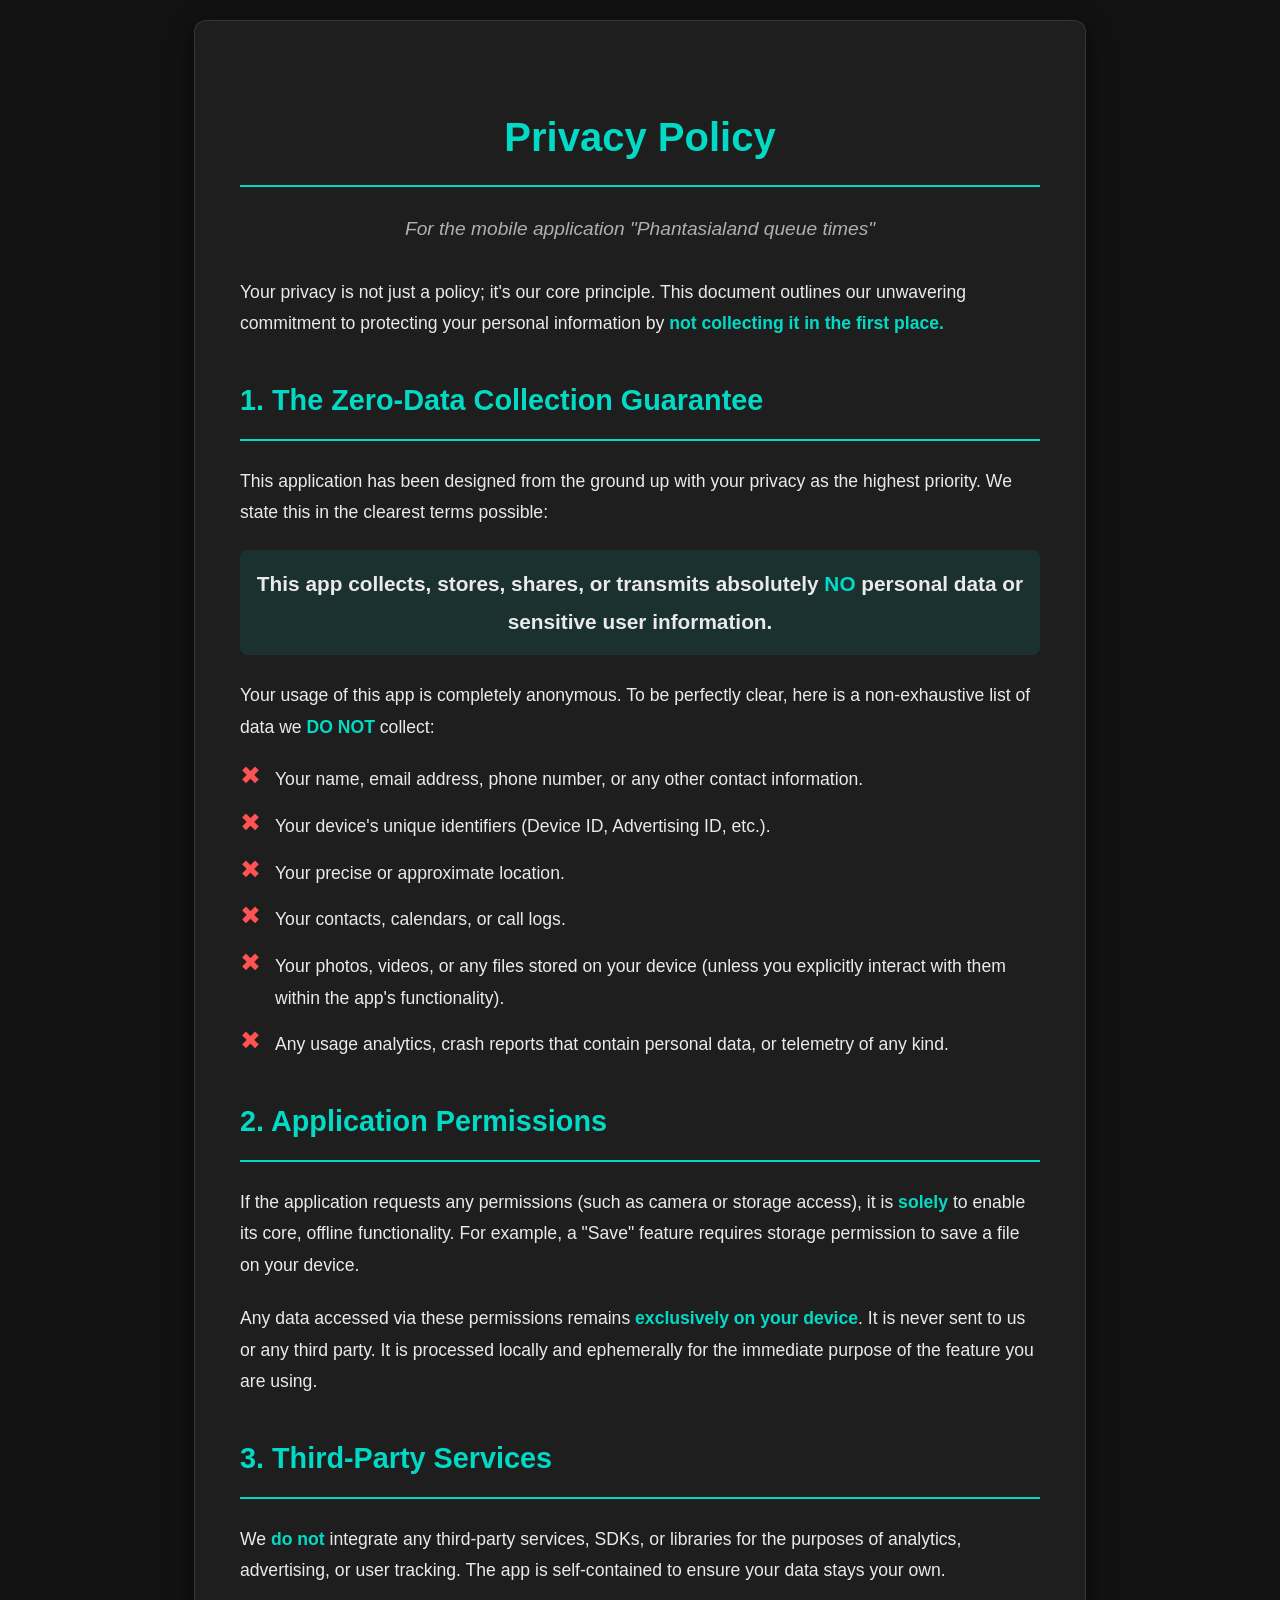
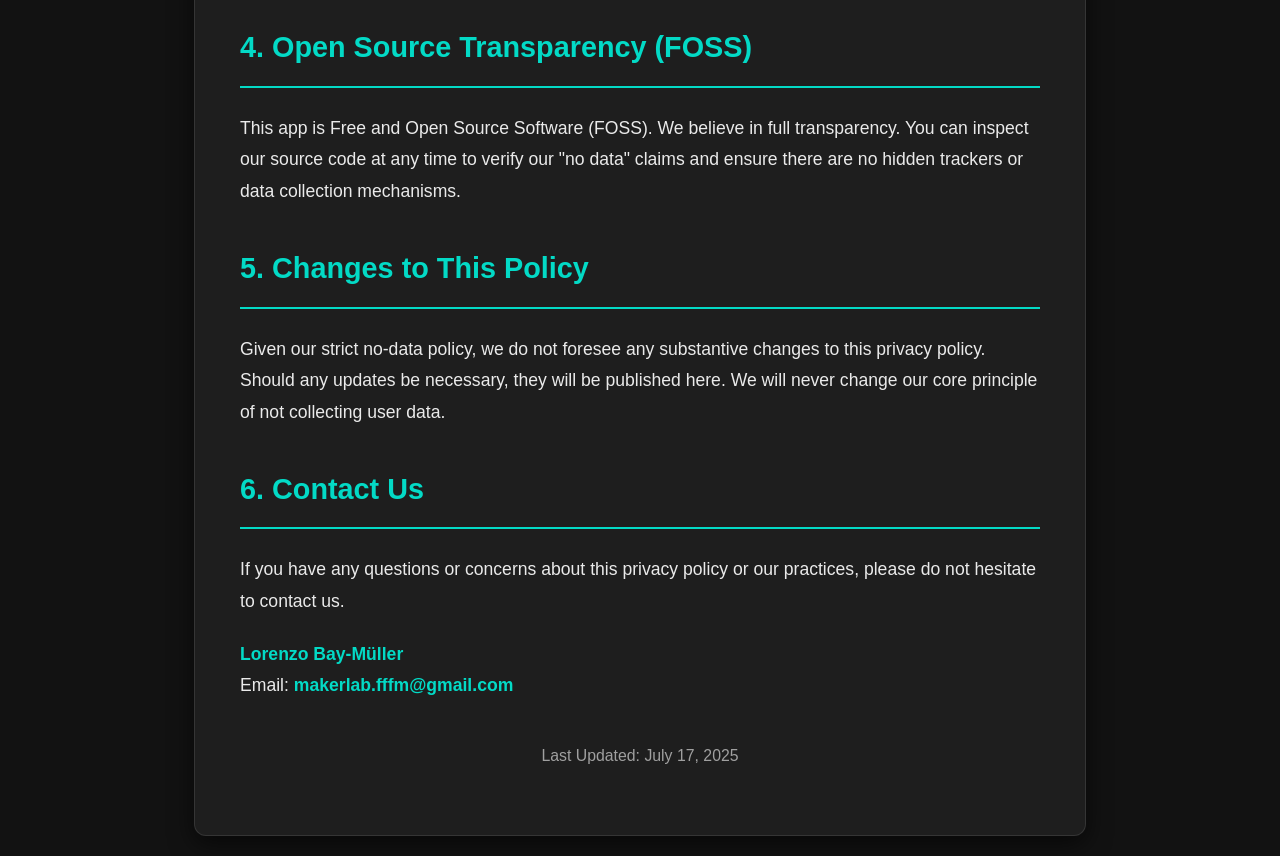
==== index.html @ c4d09d83 "Add files via upload" ====
<!DOCTYPE html>
<html lang="en">
<head>
    <meta charset="UTF-8">
    <meta name="viewport" content="width=device-width, initial-scale=1.0">
    <title>Privacy Policy for Phantasialand queue times.</title>
    <style>
        :root {
            --background-color: #121212;
            --text-color: #EAEAEA;
            --primary-color: #03DAC6; /* A slightly different, vibrant color for the English version */
            --surface-color: #1E1E1E;
            --font-family: 'Segoe UI', Roboto, Helvetica, Arial, sans-serif;
        }

        body {
            font-family: var(--font-family);
            line-height: 1.8;
            background-color: var(--background-color);
            color: var(--text-color);
            margin: 0;
            padding: 20px;
            display: flex;
            justify-content: center;
        }

        .container {
            max-width: 800px;
            width: 100%;
            background-color: var(--surface-color);
            border-radius: 12px;
            padding: clamp(25px, 5vw, 45px);
            box-shadow: 0 8px 25px rgba(0, 0, 0, 0.6);
            border: 1px solid rgba(255, 255, 255, 0.1);
        }

        h1, h2 {
            color: var(--primary-color);
            border-bottom: 2px solid var(--primary-color);
            padding-bottom: 12px;
            margin-top: 35px;
            margin-bottom: 25px;
        }

        h1 {
            font-size: 2.5em;
            font-weight: 700;
            text-align: center;
        }

        h2 {
            font-size: 1.8em;
        }

        p, li {
            font-size: 1.1em;
            margin-bottom: 1.2em;
        }
        
        .intro {
            font-size: 1.2em;
            font-style: italic;
            text-align: center;
            color: #B0B0B0;
            margin-bottom: 30px;
        }

        a {
            color: var(--primary-color);
            text-decoration: none;
            font-weight: 600;
            transition: color 0.3s ease, text-shadow 0.3s ease;
        }

        a:hover {
            text-decoration: underline;
            text-shadow: 0 0 5px rgba(3, 218, 198, 0.5);
        }
        
        strong, .highlight {
            font-weight: 700;
            color: var(--primary-color);
        }

        .footer {
            margin-top: 40px;
            text-align: center;
            font-size: 0.9em;
            color: #A0A0A0;
        }

        .no-data-list {
            list-style: none;
            padding-left: 0;
        }

        .no-data-list li {
            position: relative;
            padding-left: 35px;
            margin-bottom: 15px;
            font-size: 1.1em;
        }

        .no-data-list li::before {
            content: '✖'; /* Cross symbol */
            position: absolute;
            left: 0;
            top: 0;
            color: #FF5252; /* Red for emphasis */
            font-size: 1.4em;
            line-height: 1;
        }

        /* Responsive Design */
        @media (max-width: 600px) {
            body { padding: 10px; }
            h1 { font-size: 2em; }
            h2 { font-size: 1.5em; }
        }
    </style>
</head>
<body>
    <div class="container">
        <h1>Privacy Policy</h1>
        <p class="intro">For the mobile application "Phantasialand queue times"</p>

        <p>Your privacy is not just a policy; it's our core principle. This document outlines our unwavering commitment to protecting your personal information by <strong class="highlight">not collecting it in the first place.</strong></p>

        <h2>1. The Zero-Data Collection Guarantee</h2>
        <p>
            This application has been designed from the ground up with your privacy as the highest priority. We state this in the clearest terms possible:
        </p>
        <p style="font-size: 1.3em; text-align: center; font-weight: bold; background-color: rgba(3, 218, 198, 0.1); padding: 15px; border-radius: 8px;">
            This app collects, stores, shares, or transmits absolutely <span class="highlight">NO</span> personal data or sensitive user information.
        </p>
        <p>
            Your usage of this app is completely anonymous. To be perfectly clear, here is a non-exhaustive list of data we <strong class="highlight">DO NOT</strong> collect:
        </p>
        <ul class="no-data-list">
            <li>Your name, email address, phone number, or any other contact information.</li>
            <li>Your device's unique identifiers (Device ID, Advertising ID, etc.).</li>
            <li>Your precise or approximate location.</li>
            <li>Your contacts, calendars, or call logs.</li>
            <li>Your photos, videos, or any files stored on your device (unless you explicitly interact with them within the app's functionality).</li>
            <li>Any usage analytics, crash reports that contain personal data, or telemetry of any kind.</li>
        </ul>

        <h2>2. Application Permissions</h2>
        <p>
            If the application requests any permissions (such as camera or storage access), it is <strong class="highlight">solely</strong> to enable its core, offline functionality. For example, a "Save" feature requires storage permission to save a file on your device.
        </p>
        <p>
            Any data accessed via these permissions remains <strong class="highlight">exclusively on your device</strong>. It is never sent to us or any third party. It is processed locally and ephemerally for the immediate purpose of the feature you are using.
        </p>

        <h2>3. Third-Party Services</h2>
        <p>
            We <strong class="highlight">do not</strong> integrate any third-party services, SDKs, or libraries for the purposes of analytics, advertising, or user tracking. The app is self-contained to ensure your data stays your own.
        </p>
        
        <h2>4. Open Source Transparency (FOSS)</h2>
        <p>
            This app is Free and Open Source Software (FOSS). We believe in full transparency. You can inspect our source code at any time to verify our "no data" claims and ensure there are no hidden trackers or data collection mechanisms.
        </p>
        <h2>5. Changes to This Policy</h2>
        <p>
            Given our strict no-data policy, we do not foresee any substantive changes to this privacy policy. Should any updates be necessary, they will be published here. We will never change our core principle of not collecting user data.
        </p>

        <h2>6. Contact Us</h2>
        <p>
            If you have any questions or concerns about this privacy policy or our practices, please do not hesitate to contact us.
        </p>
        <p>
            <strong>Lorenzo Bay-Müller</strong><br>
            Email: <a href="mailto:[makerlab.fffm@gmail.com]">makerlab.fffm@gmail.com</a>
        </p>

        <div class="footer">
            <p>Last Updated: July 17, 2025</p>
        </div>
    </div>
</body>
</html>
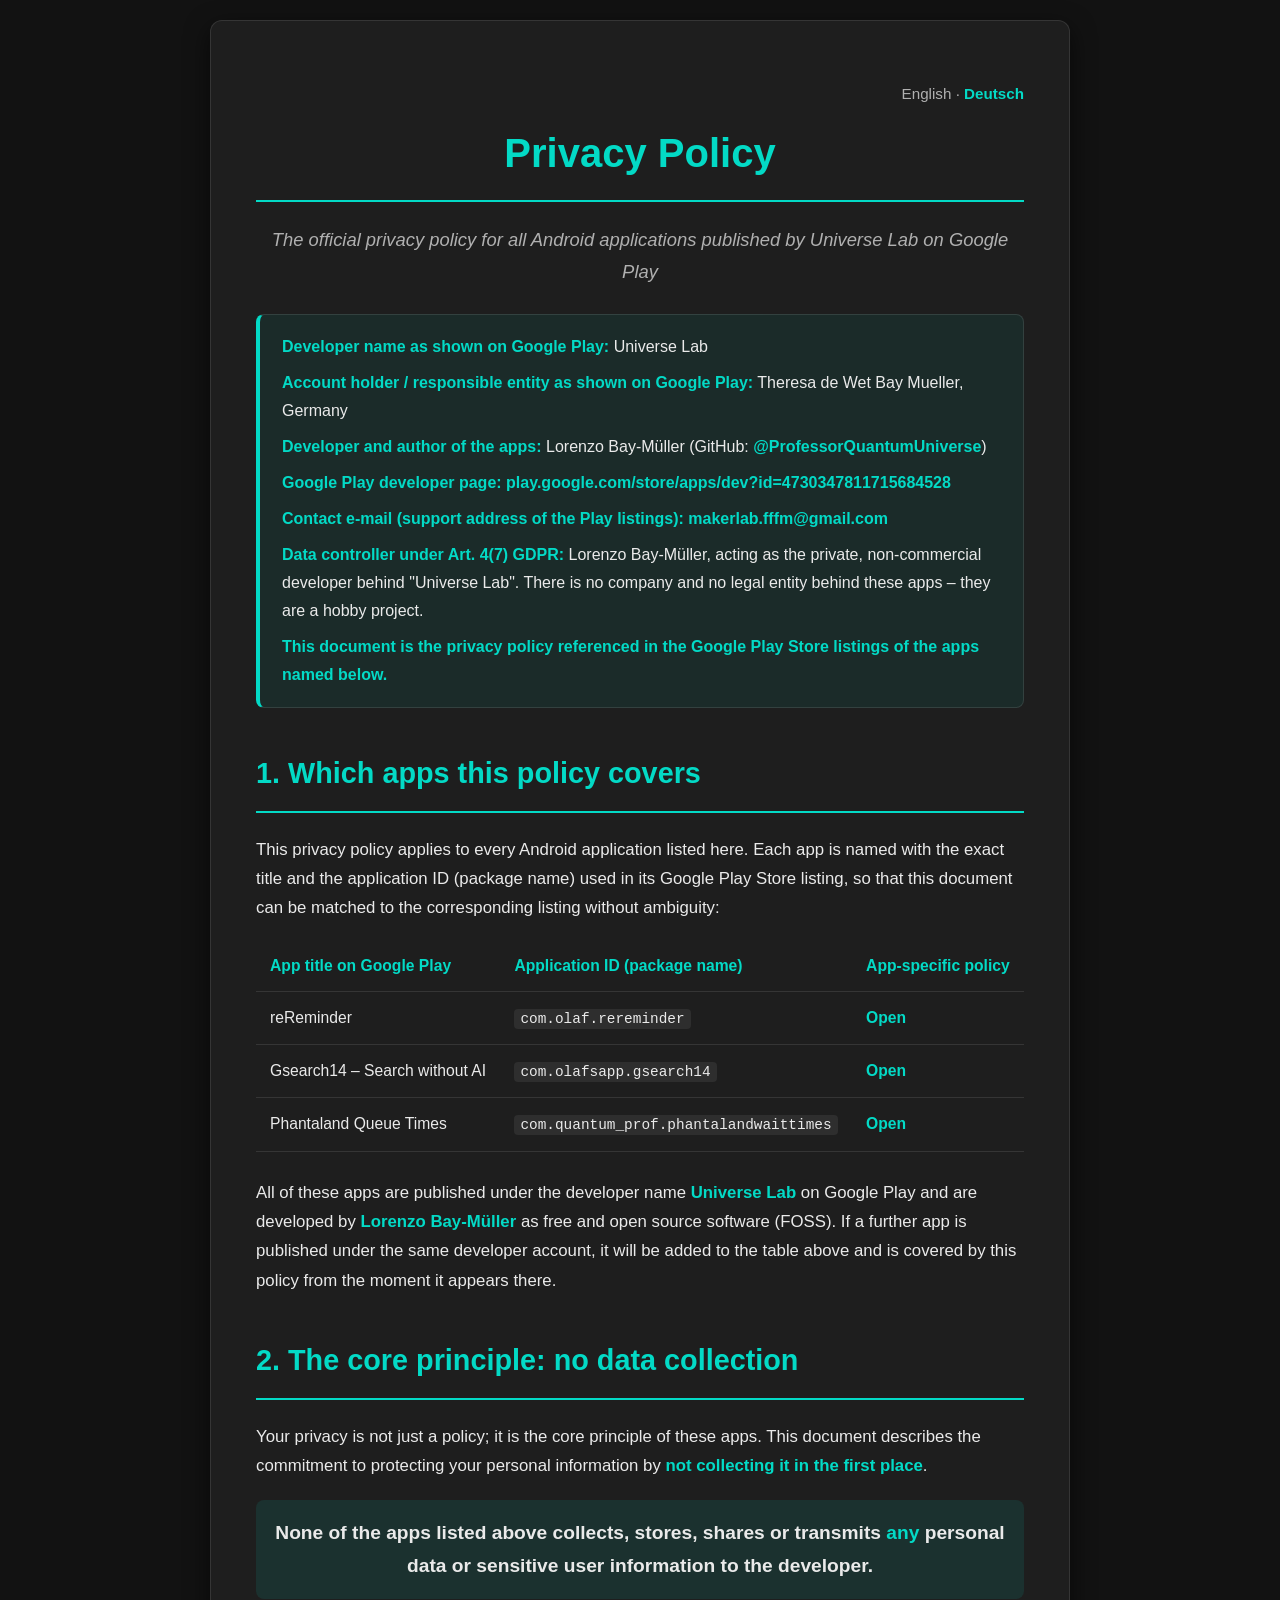
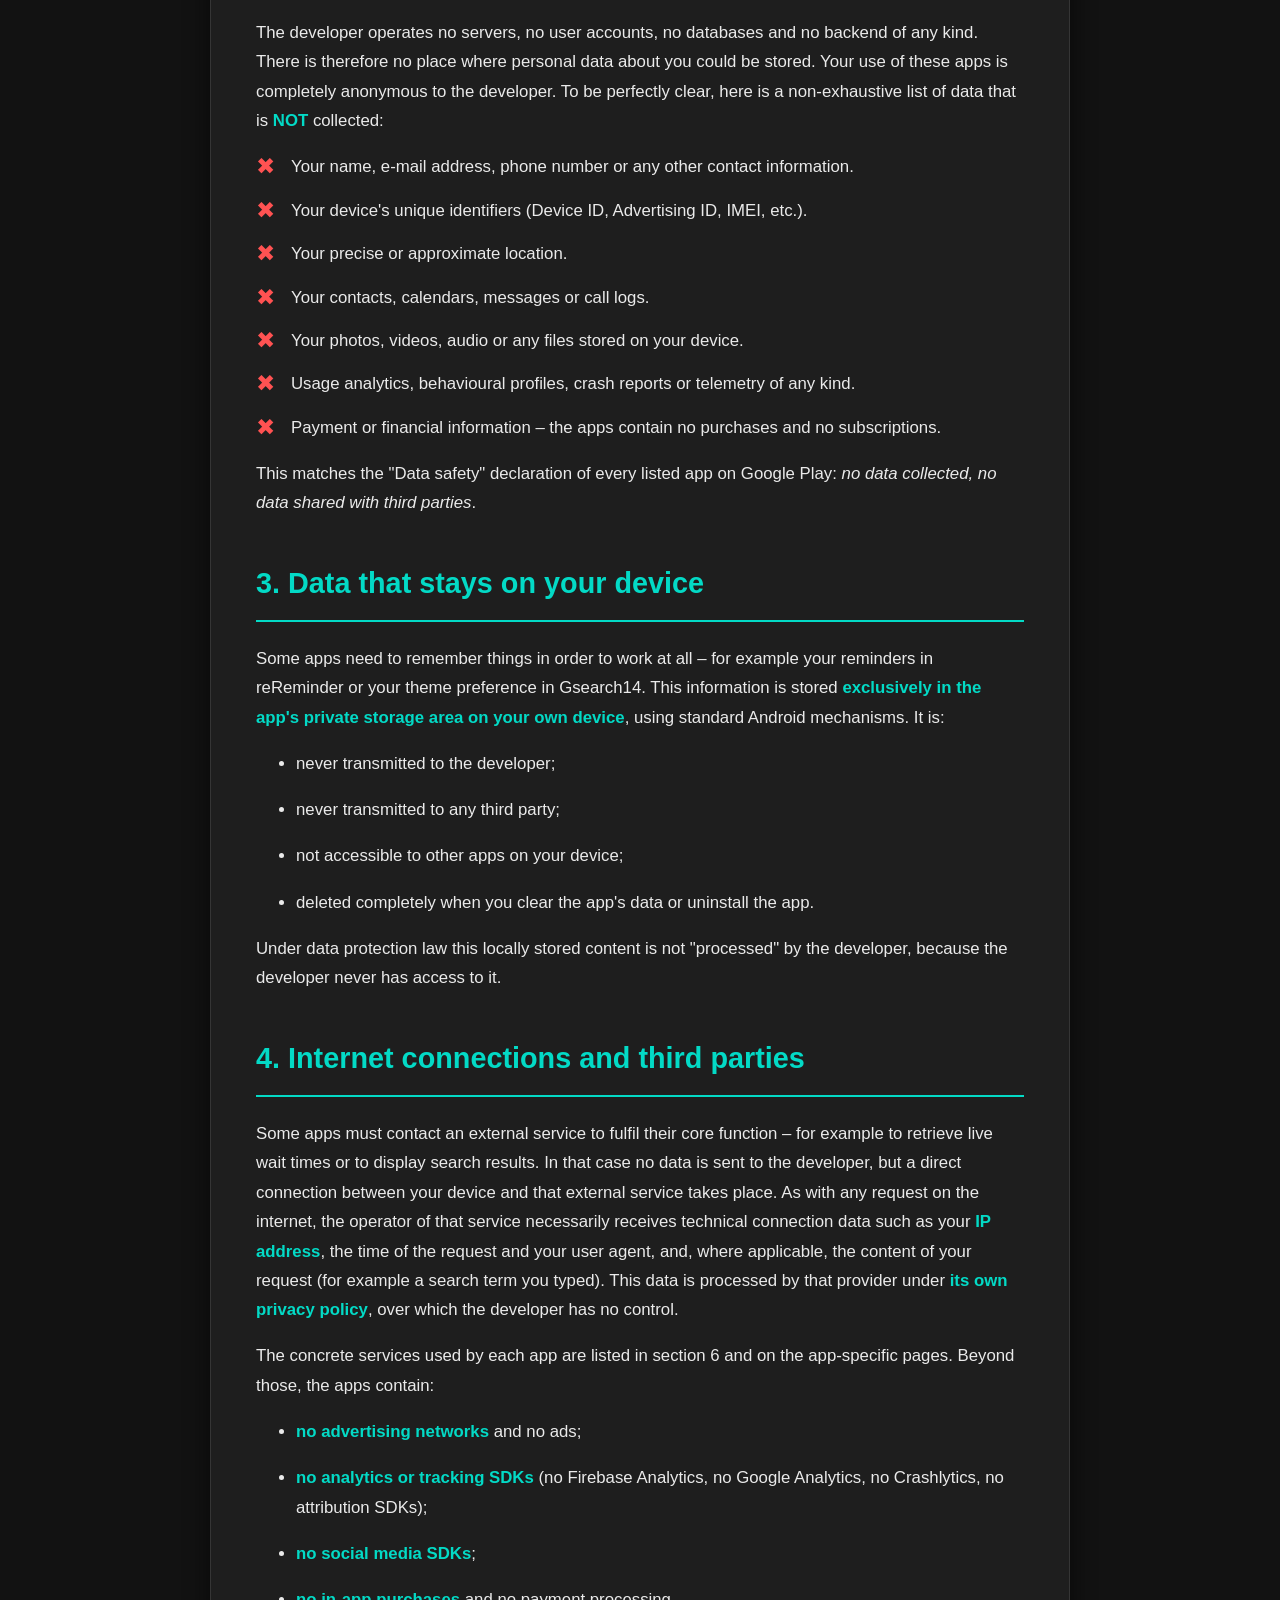
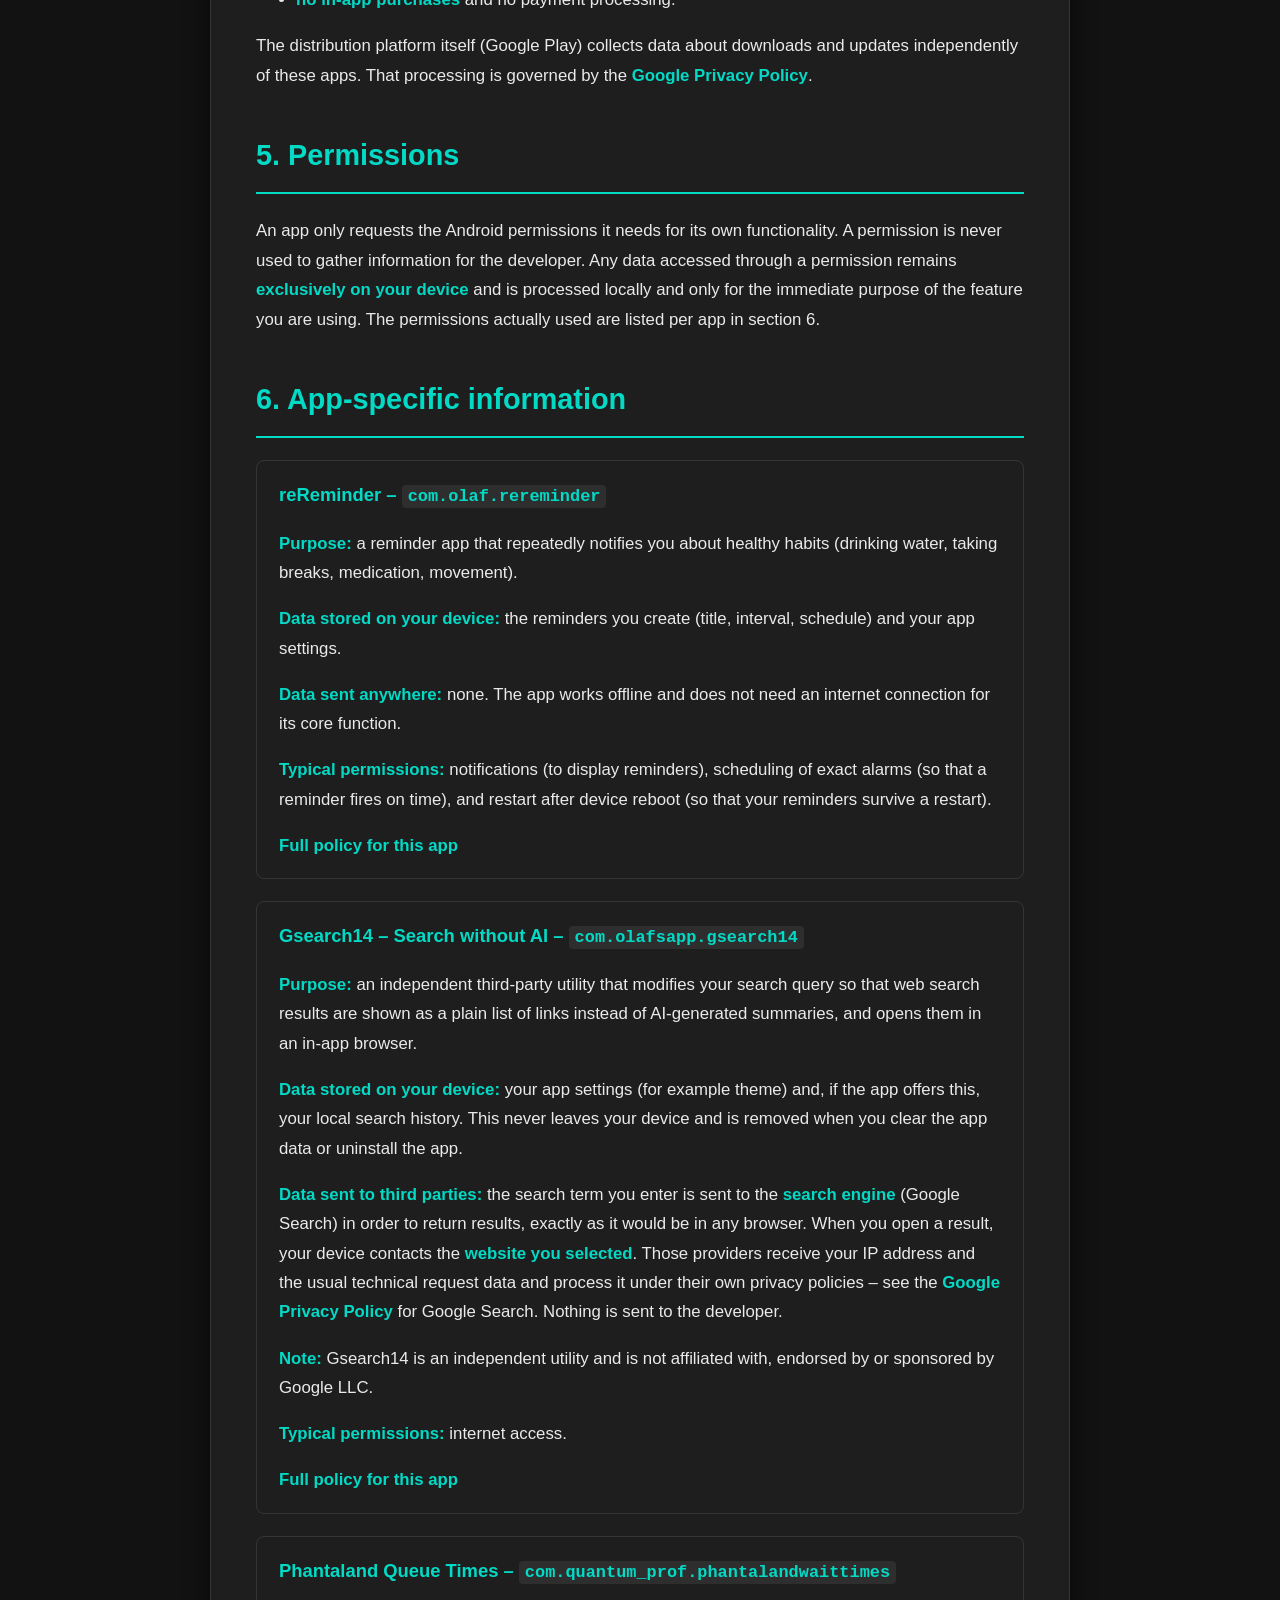
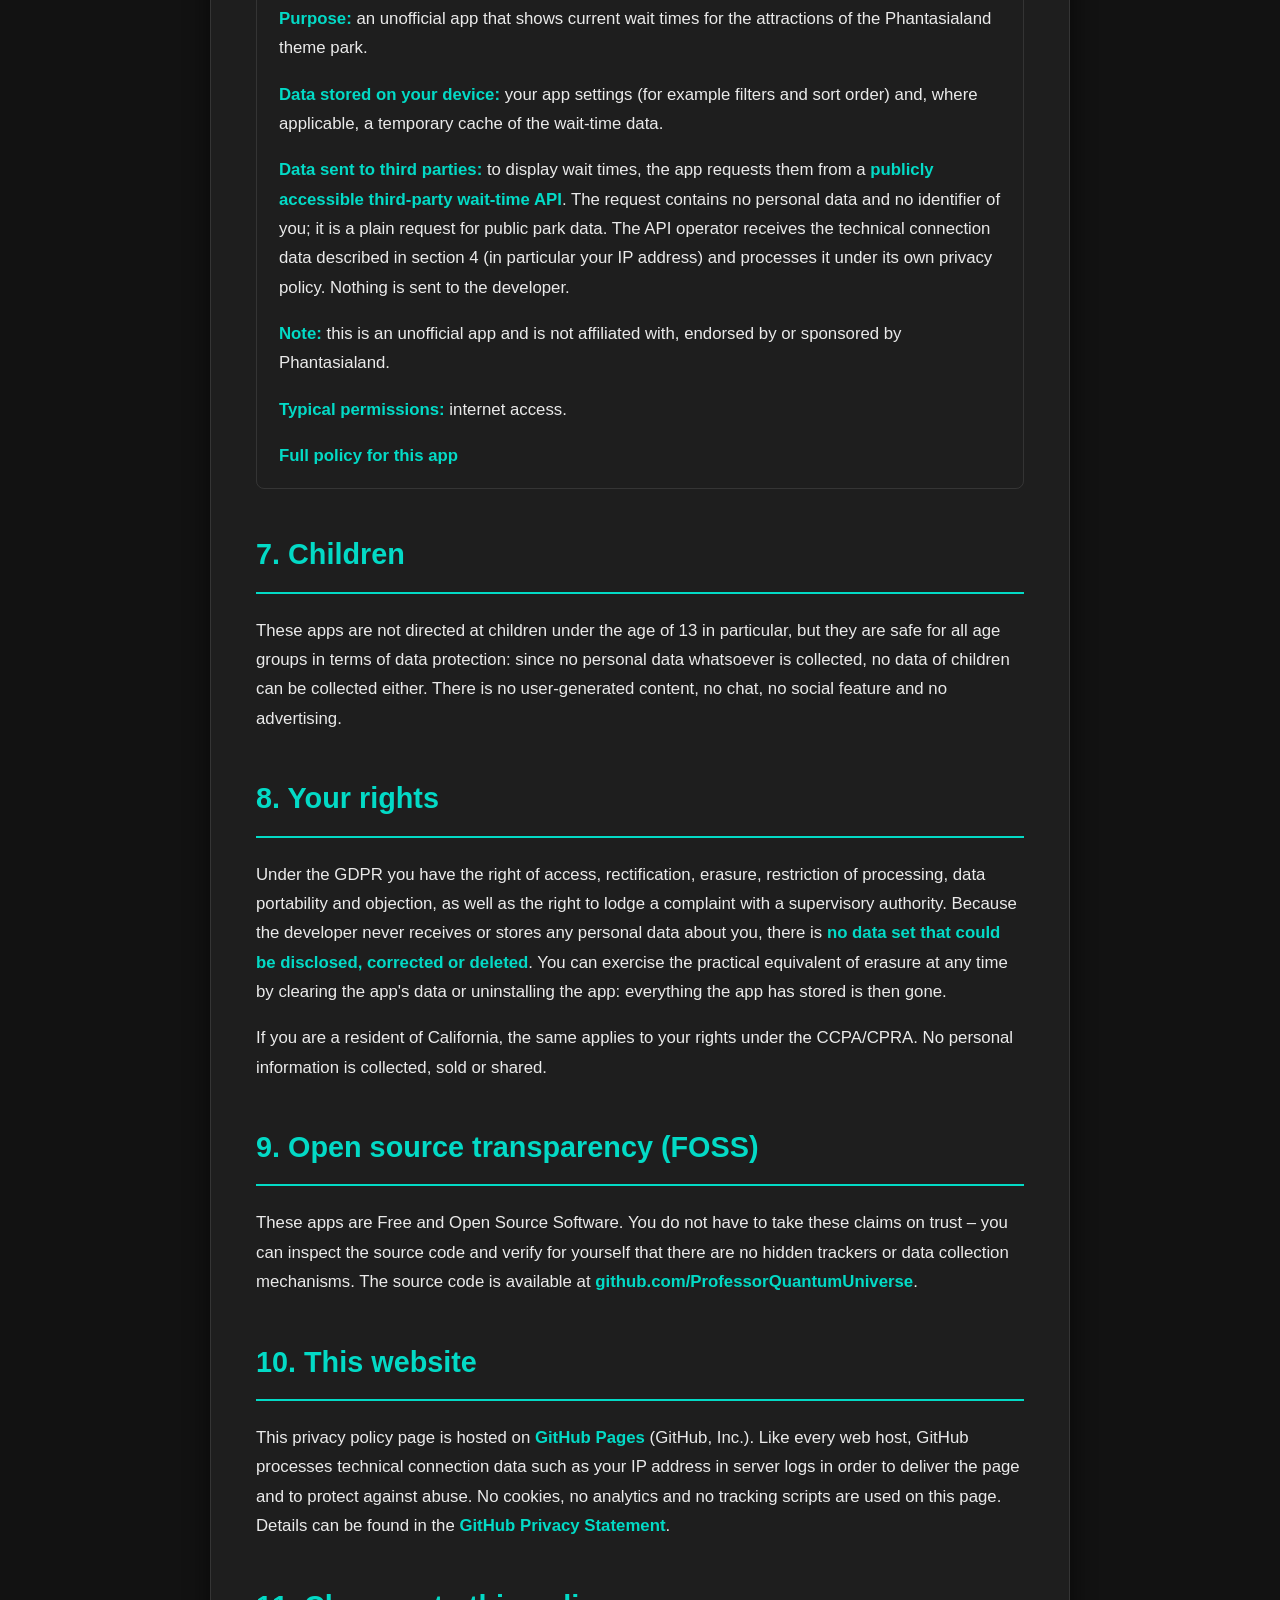
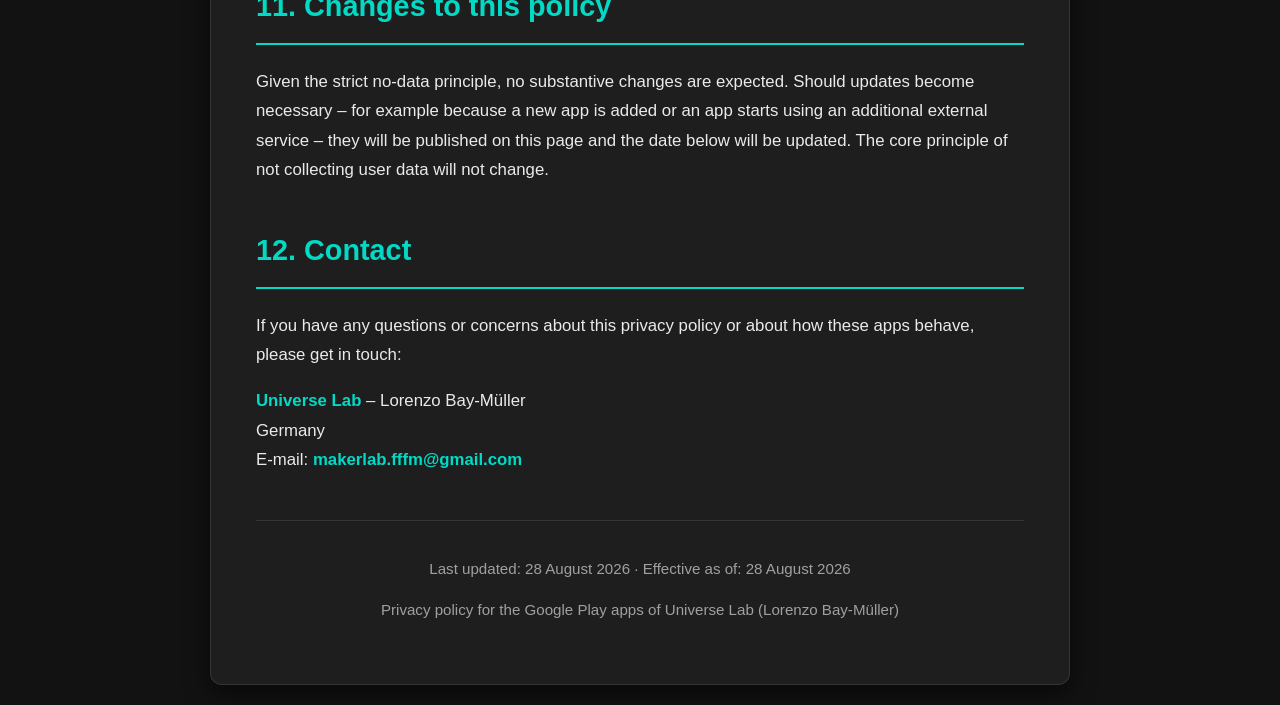
==== commit 59ac1b70: "Rework privacy site to satisfy Google Play policy review The Play Console flagged https://privacy.lo" ====
--- a/index.html
+++ b/index.html
@@ -3,181 +3,244 @@
 <head>
     <meta charset="UTF-8">
     <meta name="viewport" content="width=device-width, initial-scale=1.0">
-    <title>Privacy Policy for Phantasialand queue times.</title>
-    <style>
-        :root {
-            --background-color: #121212;
-            --text-color: #EAEAEA;
-            --primary-color: #03DAC6; /* A slightly different, vibrant color for the English version */
-            --surface-color: #1E1E1E;
-            --font-family: 'Segoe UI', Roboto, Helvetica, Arial, sans-serif;
-        }
-
-        body {
-            font-family: var(--font-family);
-            line-height: 1.8;
-            background-color: var(--background-color);
-            color: var(--text-color);
-            margin: 0;
-            padding: 20px;
-            display: flex;
-            justify-content: center;
-        }
-
-        .container {
-            max-width: 800px;
-            width: 100%;
-            background-color: var(--surface-color);
-            border-radius: 12px;
-            padding: clamp(25px, 5vw, 45px);
-            box-shadow: 0 8px 25px rgba(0, 0, 0, 0.6);
-            border: 1px solid rgba(255, 255, 255, 0.1);
-        }
-
-        h1, h2 {
-            color: var(--primary-color);
-            border-bottom: 2px solid var(--primary-color);
-            padding-bottom: 12px;
-            margin-top: 35px;
-            margin-bottom: 25px;
-        }
-
-        h1 {
-            font-size: 2.5em;
-            font-weight: 700;
-            text-align: center;
-        }
-
-        h2 {
-            font-size: 1.8em;
-        }
-
-        p, li {
-            font-size: 1.1em;
-            margin-bottom: 1.2em;
-        }
-        
-        .intro {
-            font-size: 1.2em;
-            font-style: italic;
-            text-align: center;
-            color: #B0B0B0;
-            margin-bottom: 30px;
-        }
-
-        a {
-            color: var(--primary-color);
-            text-decoration: none;
-            font-weight: 600;
-            transition: color 0.3s ease, text-shadow 0.3s ease;
-        }
-
-        a:hover {
-            text-decoration: underline;
-            text-shadow: 0 0 5px rgba(3, 218, 198, 0.5);
-        }
-        
-        strong, .highlight {
-            font-weight: 700;
-            color: var(--primary-color);
-        }
-
-        .footer {
-            margin-top: 40px;
-            text-align: center;
-            font-size: 0.9em;
-            color: #A0A0A0;
-        }
-
-        .no-data-list {
-            list-style: none;
-            padding-left: 0;
-        }
-
-        .no-data-list li {
-            position: relative;
-            padding-left: 35px;
-            margin-bottom: 15px;
-            font-size: 1.1em;
-        }
-
-        .no-data-list li::before {
-            content: '✖'; /* Cross symbol */
-            position: absolute;
-            left: 0;
-            top: 0;
-            color: #FF5252; /* Red for emphasis */
-            font-size: 1.4em;
-            line-height: 1;
-        }
-
-        /* Responsive Design */
-        @media (max-width: 600px) {
-            body { padding: 10px; }
-            h1 { font-size: 2em; }
-            h2 { font-size: 1.5em; }
-        }
-    </style>
+    <title>Privacy Policy – Universe Lab (Lorenzo Bay-Müller) Android Apps</title>
+    <meta name="description" content="Official privacy policy for all Android apps published on Google Play by Universe Lab (Lorenzo Bay-Müller): reReminder, Gsearch14 – Search without AI and Phantaland Queue Times.">
+    <link rel="canonical" href="https://privacy.lorenzobaymueller.me/">
+    <link rel="alternate" hreflang="de" href="https://privacy.lorenzobaymueller.me/de/">
+    <link rel="alternate" hreflang="en" href="https://privacy.lorenzobaymueller.me/">
+    <link rel="stylesheet" href="/assets/style.css">
 </head>
 <body>
     <div class="container">
+        <p class="lang-switch">English · <a href="/de/">Deutsch</a></p>
+
         <h1>Privacy Policy</h1>
-        <p class="intro">For the mobile application "Phantasialand queue times"</p>
-
-        <p>Your privacy is not just a policy; it's our core principle. This document outlines our unwavering commitment to protecting your personal information by <strong class="highlight">not collecting it in the first place.</strong></p>
-
-        <h2>1. The Zero-Data Collection Guarantee</h2>
-        <p>
-            This application has been designed from the ground up with your privacy as the highest priority. We state this in the clearest terms possible:
-        </p>
-        <p style="font-size: 1.3em; text-align: center; font-weight: bold; background-color: rgba(3, 218, 198, 0.1); padding: 15px; border-radius: 8px;">
-            This app collects, stores, shares, or transmits absolutely <span class="highlight">NO</span> personal data or sensitive user information.
-        </p>
-        <p>
-            Your usage of this app is completely anonymous. To be perfectly clear, here is a non-exhaustive list of data we <strong class="highlight">DO NOT</strong> collect:
+        <p class="intro">The official privacy policy for all Android applications published by Universe Lab on Google Play</p>
+
+        <div class="identity">
+            <p><strong>Developer name as shown on Google Play:</strong> Universe Lab</p>
+            <p><strong>Account holder / responsible entity as shown on Google Play:</strong> Theresa de Wet Bay Mueller, Germany</p>
+            <p><strong>Developer and author of the apps:</strong> Lorenzo Bay-Müller (GitHub: <a href="https://github.com/ProfessorQuantumUniverse">@ProfessorQuantumUniverse</a>)</p>
+            <p><strong>Google Play developer page:</strong> <a href="https://play.google.com/store/apps/dev?id=4730347811715684528">play.google.com/store/apps/dev?id=4730347811715684528</a></p>
+            <p><strong>Contact e-mail (support address of the Play listings):</strong> <a href="mailto:makerlab.fffm@gmail.com">makerlab.fffm@gmail.com</a></p>
+            <p><strong>Data controller under Art. 4(7) GDPR:</strong> Lorenzo Bay-Müller, acting as the private, non-commercial developer behind "Universe Lab". There is no company and no legal entity behind these apps – they are a hobby project.</p>
+            <p><strong>This document is the privacy policy referenced in the Google Play Store listings of the apps named below.</strong></p>
+        </div>
+
+        <h2>1. Which apps this policy covers</h2>
+        <p>
+            This privacy policy applies to every Android application listed here. Each app is named with the exact title
+            and the application ID (package name) used in its Google Play Store listing, so that this document can be
+            matched to the corresponding listing without ambiguity:
+        </p>
+
+        <div class="table-wrapper">
+            <table>
+                <thead>
+                    <tr>
+                        <th>App title on Google Play</th>
+                        <th>Application ID (package name)</th>
+                        <th>App-specific policy</th>
+                    </tr>
+                </thead>
+                <tbody>
+                    <tr>
+                        <td>reReminder</td>
+                        <td><code>com.olaf.rereminder</code></td>
+                        <td><a href="/apps/rereminder/">Open</a></td>
+                    </tr>
+                    <tr>
+                        <td>Gsearch14 – Search without AI</td>
+                        <td><code>com.olafsapp.gsearch14</code></td>
+                        <td><a href="/apps/gsearch14/">Open</a></td>
+                    </tr>
+                    <tr>
+                        <td>Phantaland Queue Times</td>
+                        <td><code>com.quantum_prof.phantalandwaittimes</code></td>
+                        <td><a href="/apps/phantaland-queue-times/">Open</a></td>
+                    </tr>
+                </tbody>
+            </table>
+        </div>
+
+        <p>
+            All of these apps are published under the developer name <strong>Universe Lab</strong> on Google Play and are
+            developed by <strong>Lorenzo Bay-Müller</strong> as free and open source software (FOSS). If a further app is
+            published under the same developer account, it will be added to the table above and is covered by this policy
+            from the moment it appears there.
+        </p>
+
+        <h2>2. The core principle: no data collection</h2>
+        <p>
+            Your privacy is not just a policy; it is the core principle of these apps. This document describes the
+            commitment to protecting your personal information by <strong class="highlight">not collecting it in the
+            first place</strong>.
+        </p>
+        <p class="callout">
+            None of the apps listed above collects, stores, shares or transmits <span class="highlight">any</span>
+            personal data or sensitive user information to the developer.
+        </p>
+        <p>
+            The developer operates no servers, no user accounts, no databases and no backend of any kind. There is
+            therefore no place where personal data about you could be stored. Your use of these apps is completely
+            anonymous to the developer. To be perfectly clear, here is a non-exhaustive list of data that is
+            <strong class="highlight">NOT</strong> collected:
         </p>
         <ul class="no-data-list">
-            <li>Your name, email address, phone number, or any other contact information.</li>
-            <li>Your device's unique identifiers (Device ID, Advertising ID, etc.).</li>
+            <li>Your name, e-mail address, phone number or any other contact information.</li>
+            <li>Your device's unique identifiers (Device ID, Advertising ID, IMEI, etc.).</li>
             <li>Your precise or approximate location.</li>
-            <li>Your contacts, calendars, or call logs.</li>
-            <li>Your photos, videos, or any files stored on your device (unless you explicitly interact with them within the app's functionality).</li>
-            <li>Any usage analytics, crash reports that contain personal data, or telemetry of any kind.</li>
+            <li>Your contacts, calendars, messages or call logs.</li>
+            <li>Your photos, videos, audio or any files stored on your device.</li>
+            <li>Usage analytics, behavioural profiles, crash reports or telemetry of any kind.</li>
+            <li>Payment or financial information – the apps contain no purchases and no subscriptions.</li>
         </ul>
-
-        <h2>2. Application Permissions</h2>
-        <p>
-            If the application requests any permissions (such as camera or storage access), it is <strong class="highlight">solely</strong> to enable its core, offline functionality. For example, a "Save" feature requires storage permission to save a file on your device.
-        </p>
-        <p>
-            Any data accessed via these permissions remains <strong class="highlight">exclusively on your device</strong>. It is never sent to us or any third party. It is processed locally and ephemerally for the immediate purpose of the feature you are using.
-        </p>
-
-        <h2>3. Third-Party Services</h2>
-        <p>
-            We <strong class="highlight">do not</strong> integrate any third-party services, SDKs, or libraries for the purposes of analytics, advertising, or user tracking. The app is self-contained to ensure your data stays your own.
-        </p>
-        
-        <h2>4. Open Source Transparency (FOSS)</h2>
-        <p>
-            This app is Free and Open Source Software (FOSS). We believe in full transparency. You can inspect our source code at any time to verify our "no data" claims and ensure there are no hidden trackers or data collection mechanisms.
-        </p>
-        <h2>5. Changes to This Policy</h2>
-        <p>
-            Given our strict no-data policy, we do not foresee any substantive changes to this privacy policy. Should any updates be necessary, they will be published here. We will never change our core principle of not collecting user data.
-        </p>
-
-        <h2>6. Contact Us</h2>
-        <p>
-            If you have any questions or concerns about this privacy policy or our practices, please do not hesitate to contact us.
-        </p>
-        <p>
-            <strong>Lorenzo Bay-Müller</strong><br>
-            Email: <a href="mailto:[makerlab.fffm@gmail.com]">makerlab.fffm@gmail.com</a>
+        <p>
+            This matches the "Data safety" declaration of every listed app on Google Play: <em>no data collected, no data
+            shared with third parties</em>.
+        </p>
+
+        <h2>3. Data that stays on your device</h2>
+        <p>
+            Some apps need to remember things in order to work at all – for example your reminders in reReminder or your
+            theme preference in Gsearch14. This information is stored <strong class="highlight">exclusively in the app's
+            private storage area on your own device</strong>, using standard Android mechanisms. It is:
+        </p>
+        <ul>
+            <li>never transmitted to the developer;</li>
+            <li>never transmitted to any third party;</li>
+            <li>not accessible to other apps on your device;</li>
+            <li>deleted completely when you clear the app's data or uninstall the app.</li>
+        </ul>
+        <p>
+            Under data protection law this locally stored content is not "processed" by the developer, because the
+            developer never has access to it.
+        </p>
+
+        <h2>4. Internet connections and third parties</h2>
+        <p>
+            Some apps must contact an external service to fulfil their core function – for example to retrieve live
+            wait times or to display search results. In that case no data is sent to the developer, but a direct
+            connection between your device and that external service takes place. As with any request on the internet,
+            the operator of that service necessarily receives technical connection data such as your
+            <strong>IP address</strong>, the time of the request and your user agent, and, where applicable, the content
+            of your request (for example a search term you typed). This data is processed by that provider under
+            <strong>its own privacy policy</strong>, over which the developer has no control.
+        </p>
+        <p>
+            The concrete services used by each app are listed in section 6 and on the app-specific pages. Beyond those,
+            the apps contain:
+        </p>
+        <ul>
+            <li><strong>no advertising networks</strong> and no ads;</li>
+            <li><strong>no analytics or tracking SDKs</strong> (no Firebase Analytics, no Google Analytics, no Crashlytics, no attribution SDKs);</li>
+            <li><strong>no social media SDKs</strong>;</li>
+            <li><strong>no in-app purchases</strong> and no payment processing.</li>
+        </ul>
+        <p>
+            The distribution platform itself (Google Play) collects data about downloads and updates independently of
+            these apps. That processing is governed by the
+            <a href="https://policies.google.com/privacy">Google Privacy Policy</a>.
+        </p>
+
+        <h2>5. Permissions</h2>
+        <p>
+            An app only requests the Android permissions it needs for its own functionality. A permission is never used
+            to gather information for the developer. Any data accessed through a permission remains
+            <strong class="highlight">exclusively on your device</strong> and is processed locally and only for the
+            immediate purpose of the feature you are using. The permissions actually used are listed per app in section 6.
+        </p>
+
+        <h2>6. App-specific information</h2>
+
+        <div class="app-block">
+            <h3>reReminder – <code>com.olaf.rereminder</code></h3>
+            <p><strong>Purpose:</strong> a reminder app that repeatedly notifies you about healthy habits (drinking water, taking breaks, medication, movement).</p>
+            <p><strong>Data stored on your device:</strong> the reminders you create (title, interval, schedule) and your app settings.</p>
+            <p><strong>Data sent anywhere:</strong> none. The app works offline and does not need an internet connection for its core function.</p>
+            <p><strong>Typical permissions:</strong> notifications (to display reminders), scheduling of exact alarms (so that a reminder fires on time), and restart after device reboot (so that your reminders survive a restart).</p>
+            <p><a href="/apps/rereminder/">Full policy for this app</a></p>
+        </div>
+
+        <div class="app-block">
+            <h3>Gsearch14 – Search without AI – <code>com.olafsapp.gsearch14</code></h3>
+            <p><strong>Purpose:</strong> an independent third-party utility that modifies your search query so that web search results are shown as a plain list of links instead of AI-generated summaries, and opens them in an in-app browser.</p>
+            <p><strong>Data stored on your device:</strong> your app settings (for example theme) and, if the app offers this, your local search history. This never leaves your device and is removed when you clear the app data or uninstall the app.</p>
+            <p><strong>Data sent to third parties:</strong> the search term you enter is sent to the <strong>search engine</strong> (Google Search) in order to return results, exactly as it would be in any browser. When you open a result, your device contacts the <strong>website you selected</strong>. Those providers receive your IP address and the usual technical request data and process it under their own privacy policies – see the <a href="https://policies.google.com/privacy">Google Privacy Policy</a> for Google Search. Nothing is sent to the developer.</p>
+            <p><strong>Note:</strong> Gsearch14 is an independent utility and is not affiliated with, endorsed by or sponsored by Google LLC.</p>
+            <p><strong>Typical permissions:</strong> internet access.</p>
+            <p><a href="/apps/gsearch14/">Full policy for this app</a></p>
+        </div>
+
+        <div class="app-block">
+            <h3>Phantaland Queue Times – <code>com.quantum_prof.phantalandwaittimes</code></h3>
+            <p><strong>Purpose:</strong> an unofficial app that shows current wait times for the attractions of the Phantasialand theme park.</p>
+            <p><strong>Data stored on your device:</strong> your app settings (for example filters and sort order) and, where applicable, a temporary cache of the wait-time data.</p>
+            <p><strong>Data sent to third parties:</strong> to display wait times, the app requests them from a <strong>publicly accessible third-party wait-time API</strong>. The request contains no personal data and no identifier of you; it is a plain request for public park data. The API operator receives the technical connection data described in section 4 (in particular your IP address) and processes it under its own privacy policy. Nothing is sent to the developer.</p>
+            <p><strong>Note:</strong> this is an unofficial app and is not affiliated with, endorsed by or sponsored by Phantasialand.</p>
+            <p><strong>Typical permissions:</strong> internet access.</p>
+            <p><a href="/apps/phantaland-queue-times/">Full policy for this app</a></p>
+        </div>
+
+        <h2>7. Children</h2>
+        <p>
+            These apps are not directed at children under the age of 13 in particular, but they are safe for all age
+            groups in terms of data protection: since no personal data whatsoever is collected, no data of children can
+            be collected either. There is no user-generated content, no chat, no social feature and no advertising.
+        </p>
+
+        <h2>8. Your rights</h2>
+        <p>
+            Under the GDPR you have the right of access, rectification, erasure, restriction of processing, data
+            portability and objection, as well as the right to lodge a complaint with a supervisory authority. Because
+            the developer never receives or stores any personal data about you, there is <strong>no data set that could
+            be disclosed, corrected or deleted</strong>. You can exercise the practical equivalent of erasure at any
+            time by clearing the app's data or uninstalling the app: everything the app has stored is then gone.
+        </p>
+        <p>
+            If you are a resident of California, the same applies to your rights under the CCPA/CPRA. No personal
+            information is collected, sold or shared.
+        </p>
+
+        <h2>9. Open source transparency (FOSS)</h2>
+        <p>
+            These apps are Free and Open Source Software. You do not have to take these claims on trust – you can
+            inspect the source code and verify for yourself that there are no hidden trackers or data collection
+            mechanisms. The source code is available at
+            <a href="https://github.com/ProfessorQuantumUniverse">github.com/ProfessorQuantumUniverse</a>.
+        </p>
+
+        <h2>10. This website</h2>
+        <p>
+            This privacy policy page is hosted on <strong>GitHub Pages</strong> (GitHub, Inc.). Like every web host,
+            GitHub processes technical connection data such as your IP address in server logs in order to deliver the
+            page and to protect against abuse. No cookies, no analytics and no tracking scripts are used on this page.
+            Details can be found in the
+            <a href="https://docs.github.com/en/site-policy/privacy-policies/github-general-privacy-statement">GitHub Privacy Statement</a>.
+        </p>
+
+        <h2>11. Changes to this policy</h2>
+        <p>
+            Given the strict no-data principle, no substantive changes are expected. Should updates become necessary –
+            for example because a new app is added or an app starts using an additional external service – they will be
+            published on this page and the date below will be updated. The core principle of not collecting user data
+            will not change.
+        </p>
+
+        <h2>12. Contact</h2>
+        <p>
+            If you have any questions or concerns about this privacy policy or about how these apps behave, please get
+            in touch:
+        </p>
+        <p>
+            <strong>Universe Lab</strong> – Lorenzo Bay-Müller<br>
+            Germany<br>
+            E-mail: <a href="mailto:makerlab.fffm@gmail.com">makerlab.fffm@gmail.com</a>
         </p>
 
         <div class="footer">
-            <p>Last Updated: July 17, 2025</p>
+            <p>Last updated: 28 August 2026 · Effective as of: 28 August 2026</p>
+            <p>Privacy policy for the Google Play apps of Universe Lab (Lorenzo Bay-Müller)</p>
         </div>
     </div>
 </body>
--- a/assets/style.css
+++ b/assets/style.css
@@ -0,0 +1,158 @@
+:root {
+    --background-color: #121212;
+    --text-color: #EAEAEA;
+    --primary-color: #03DAC6;
+    --surface-color: #1E1E1E;
+    --muted-color: #B0B0B0;
+    --border-color: rgba(255, 255, 255, 0.1);
+    --font-family: 'Segoe UI', Roboto, Helvetica, Arial, sans-serif;
+}
+
+* { box-sizing: border-box; }
+
+body {
+    font-family: var(--font-family);
+    line-height: 1.75;
+    background-color: var(--background-color);
+    color: var(--text-color);
+    margin: 0;
+    padding: 20px;
+    display: flex;
+    justify-content: center;
+}
+
+.container {
+    max-width: 860px;
+    width: 100%;
+    background-color: var(--surface-color);
+    border-radius: 12px;
+    padding: clamp(22px, 5vw, 45px);
+    box-shadow: 0 8px 25px rgba(0, 0, 0, 0.6);
+    border: 1px solid var(--border-color);
+}
+
+h1, h2 {
+    color: var(--primary-color);
+    border-bottom: 2px solid var(--primary-color);
+    padding-bottom: 12px;
+    margin-top: 40px;
+    margin-bottom: 22px;
+}
+
+h1 { font-size: clamp(1.9em, 6vw, 2.5em); font-weight: 700; text-align: center; margin-top: 0; }
+h2 { font-size: clamp(1.35em, 4.5vw, 1.8em); }
+h3 { font-size: 1.15em; color: var(--text-color); margin-bottom: 6px; }
+
+p, li { font-size: 1.05em; margin-bottom: 1em; }
+
+.intro {
+    font-size: 1.15em;
+    font-style: italic;
+    text-align: center;
+    color: var(--muted-color);
+    margin-bottom: 26px;
+}
+
+a {
+    color: var(--primary-color);
+    text-decoration: none;
+    font-weight: 600;
+    transition: color 0.3s ease, text-shadow 0.3s ease;
+    word-break: break-word;
+}
+
+a:hover { text-decoration: underline; text-shadow: 0 0 5px rgba(3, 218, 198, 0.5); }
+
+strong, .highlight { font-weight: 700; color: var(--primary-color); }
+
+.lang-switch {
+    text-align: right;
+    font-size: 0.95em;
+    color: var(--muted-color);
+    margin-bottom: 10px;
+}
+
+.identity {
+    background-color: rgba(3, 218, 198, 0.07);
+    border: 1px solid var(--border-color);
+    border-left: 4px solid var(--primary-color);
+    border-radius: 8px;
+    padding: 18px 22px;
+    margin-bottom: 28px;
+}
+
+.identity p { margin: 0 0 8px; font-size: 1em; }
+.identity p:last-child { margin-bottom: 0; }
+
+.callout {
+    font-size: 1.2em;
+    text-align: center;
+    font-weight: bold;
+    background-color: rgba(3, 218, 198, 0.1);
+    padding: 16px;
+    border-radius: 8px;
+}
+
+.table-wrapper { overflow-x: auto; margin-bottom: 26px; }
+
+table { border-collapse: collapse; width: 100%; min-width: 520px; }
+
+th, td {
+    text-align: left;
+    padding: 12px 14px;
+    border-bottom: 1px solid var(--border-color);
+    font-size: 0.98em;
+    vertical-align: top;
+}
+
+th { color: var(--primary-color); white-space: nowrap; }
+
+code {
+    font-family: 'Courier New', Courier, monospace;
+    background-color: rgba(255, 255, 255, 0.07);
+    padding: 2px 6px;
+    border-radius: 4px;
+    font-size: 0.92em;
+}
+
+.no-data-list { list-style: none; padding-left: 0; }
+
+.no-data-list li {
+    position: relative;
+    padding-left: 35px;
+    margin-bottom: 14px;
+}
+
+.no-data-list li::before {
+    content: '\2716';
+    position: absolute;
+    left: 0;
+    top: 0;
+    color: #FF5252;
+    font-size: 1.35em;
+    line-height: 1.3;
+}
+
+.app-block {
+    border: 1px solid var(--border-color);
+    border-radius: 8px;
+    padding: 18px 22px;
+    margin-bottom: 22px;
+}
+
+.app-block h3 { margin-top: 0; color: var(--primary-color); }
+.app-block p:last-child { margin-bottom: 0; }
+
+.footer {
+    margin-top: 45px;
+    padding-top: 20px;
+    border-top: 1px solid var(--border-color);
+    text-align: center;
+    font-size: 0.9em;
+    color: #A0A0A0;
+}
+
+@media (max-width: 600px) {
+    body { padding: 10px; }
+    .app-block { padding: 14px 16px; }
+}
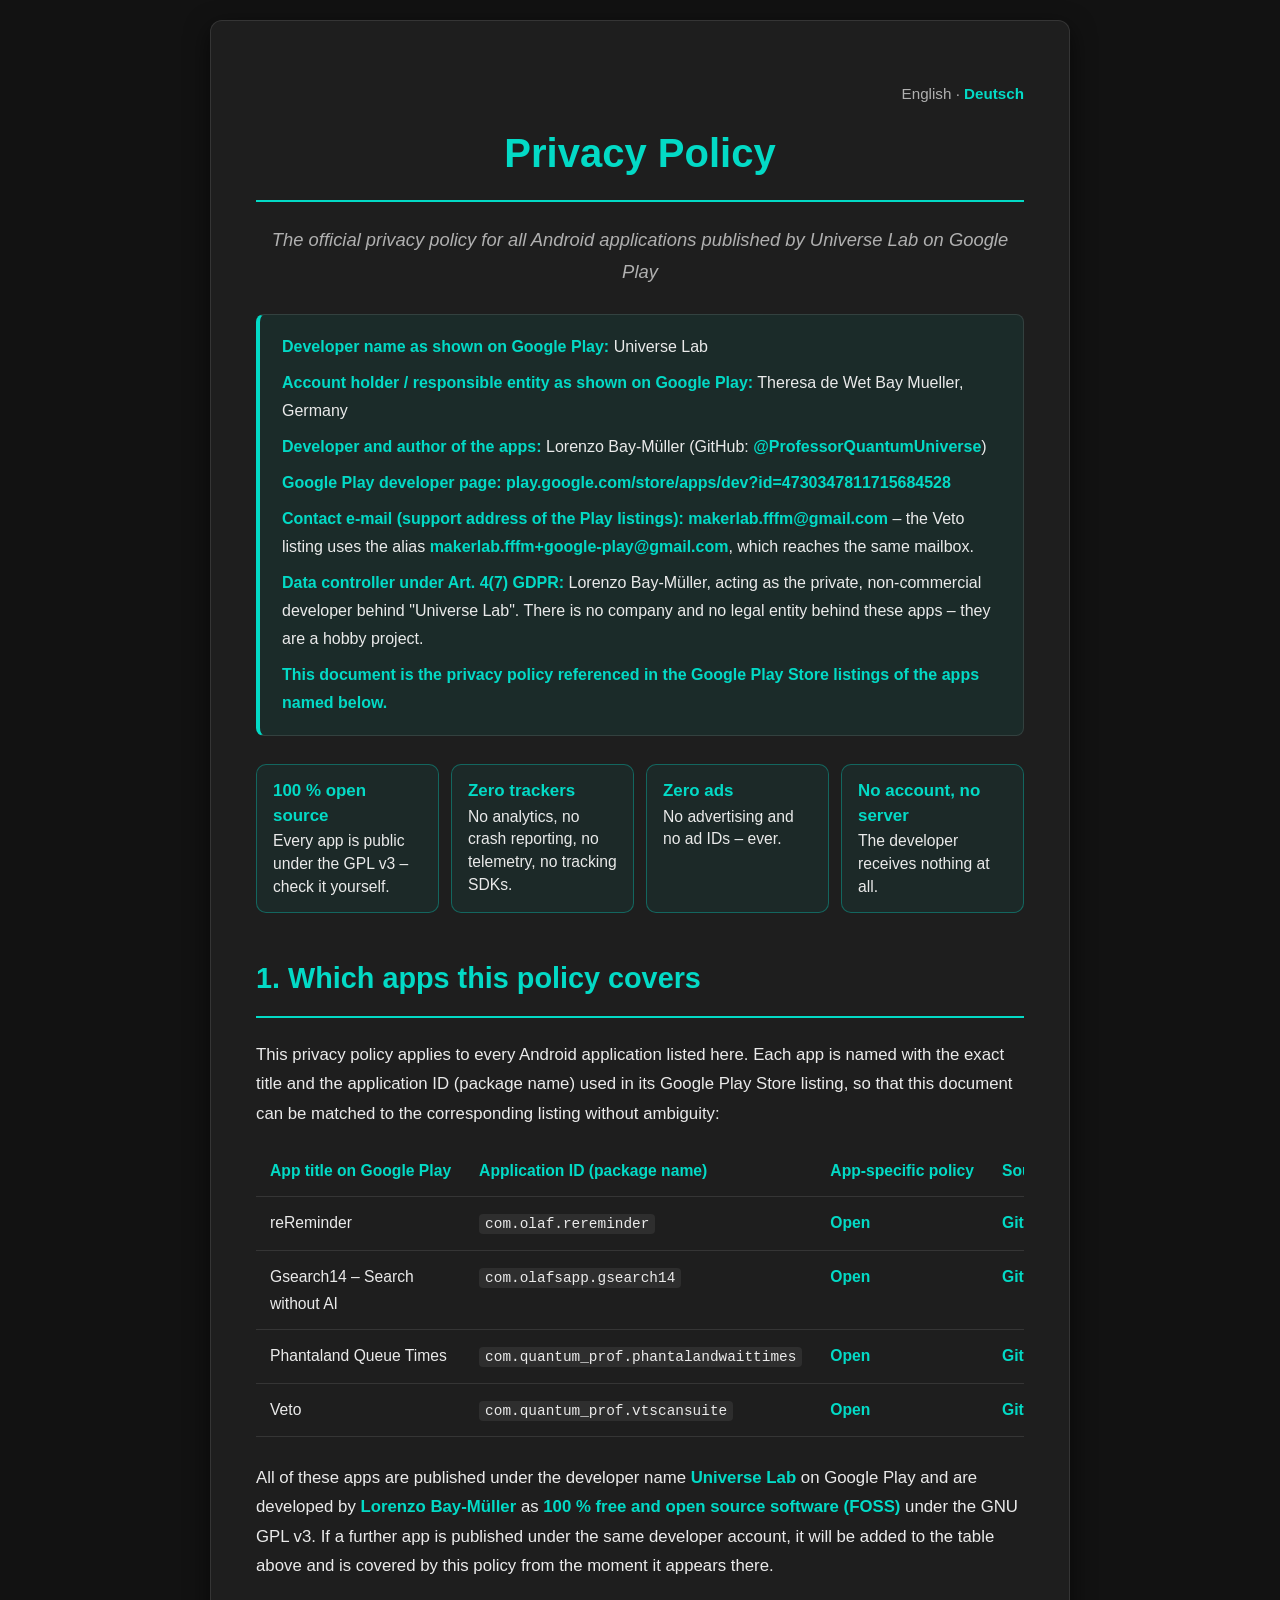
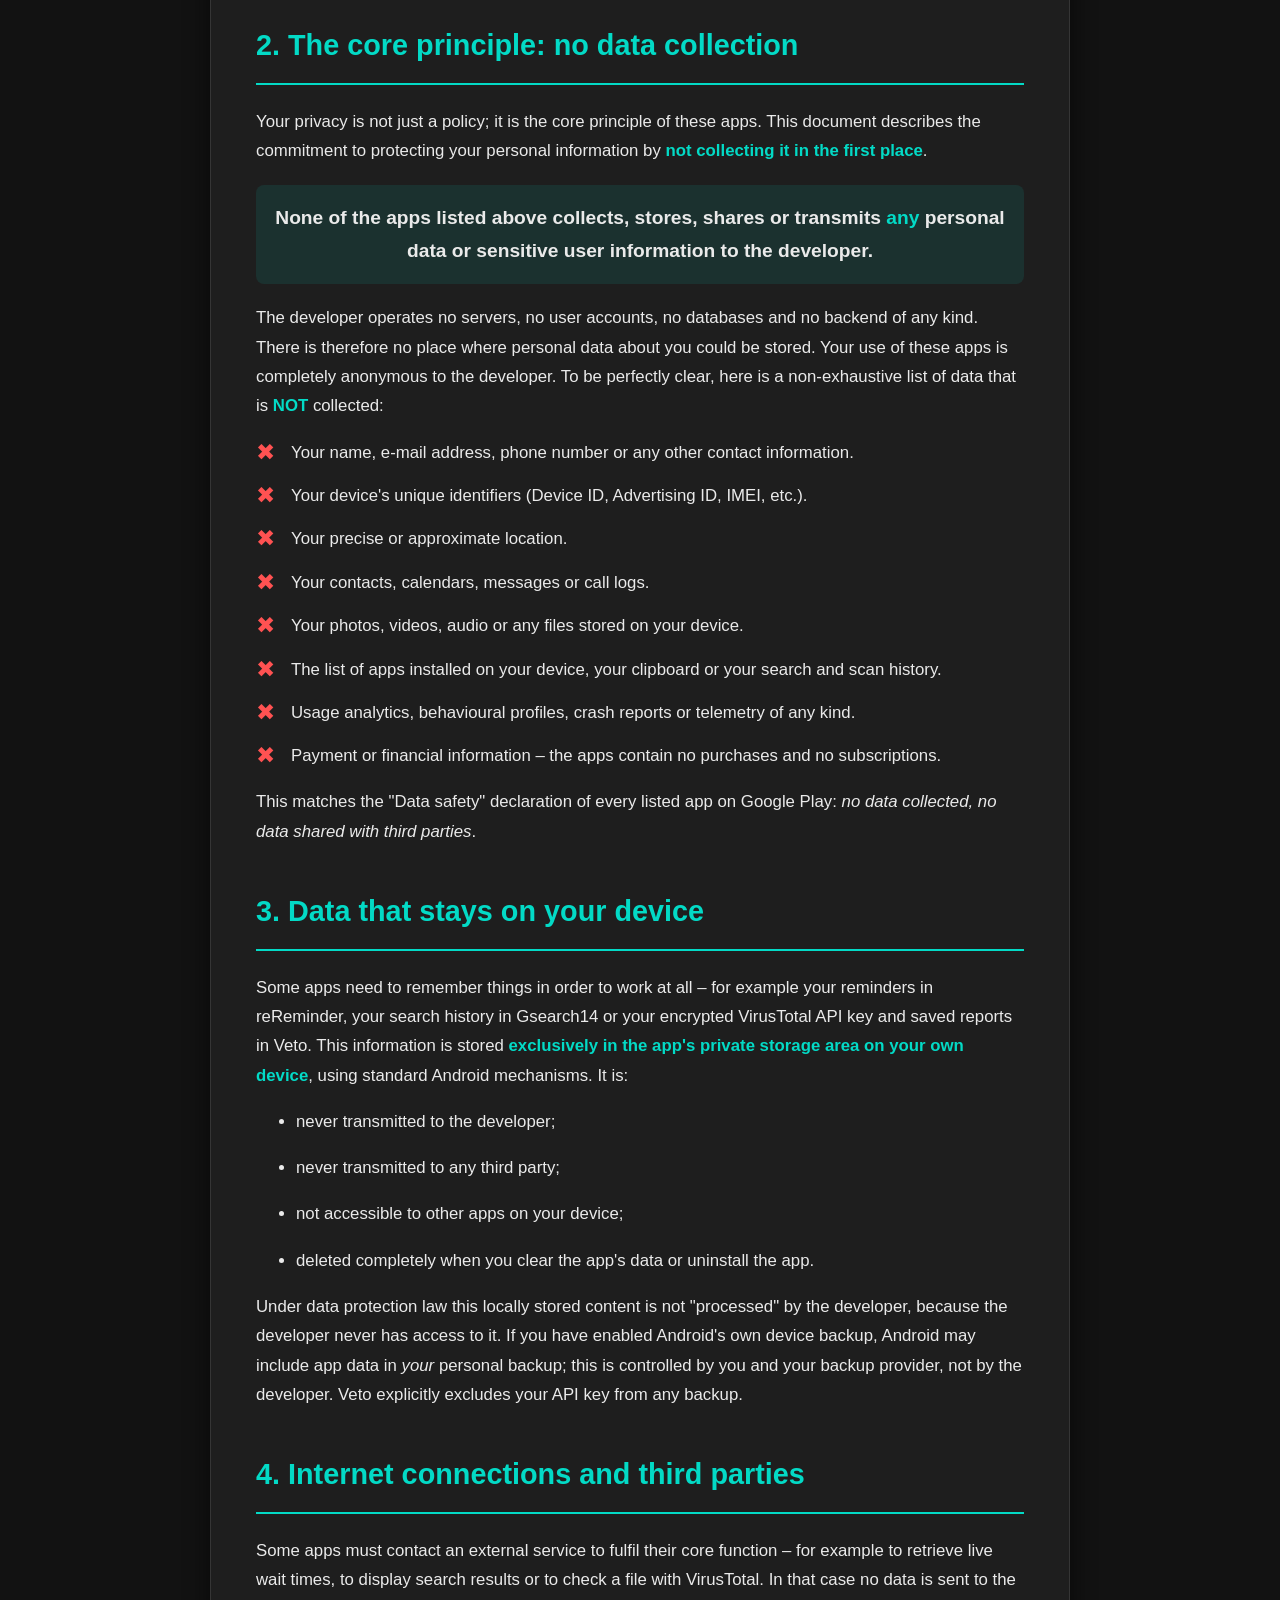
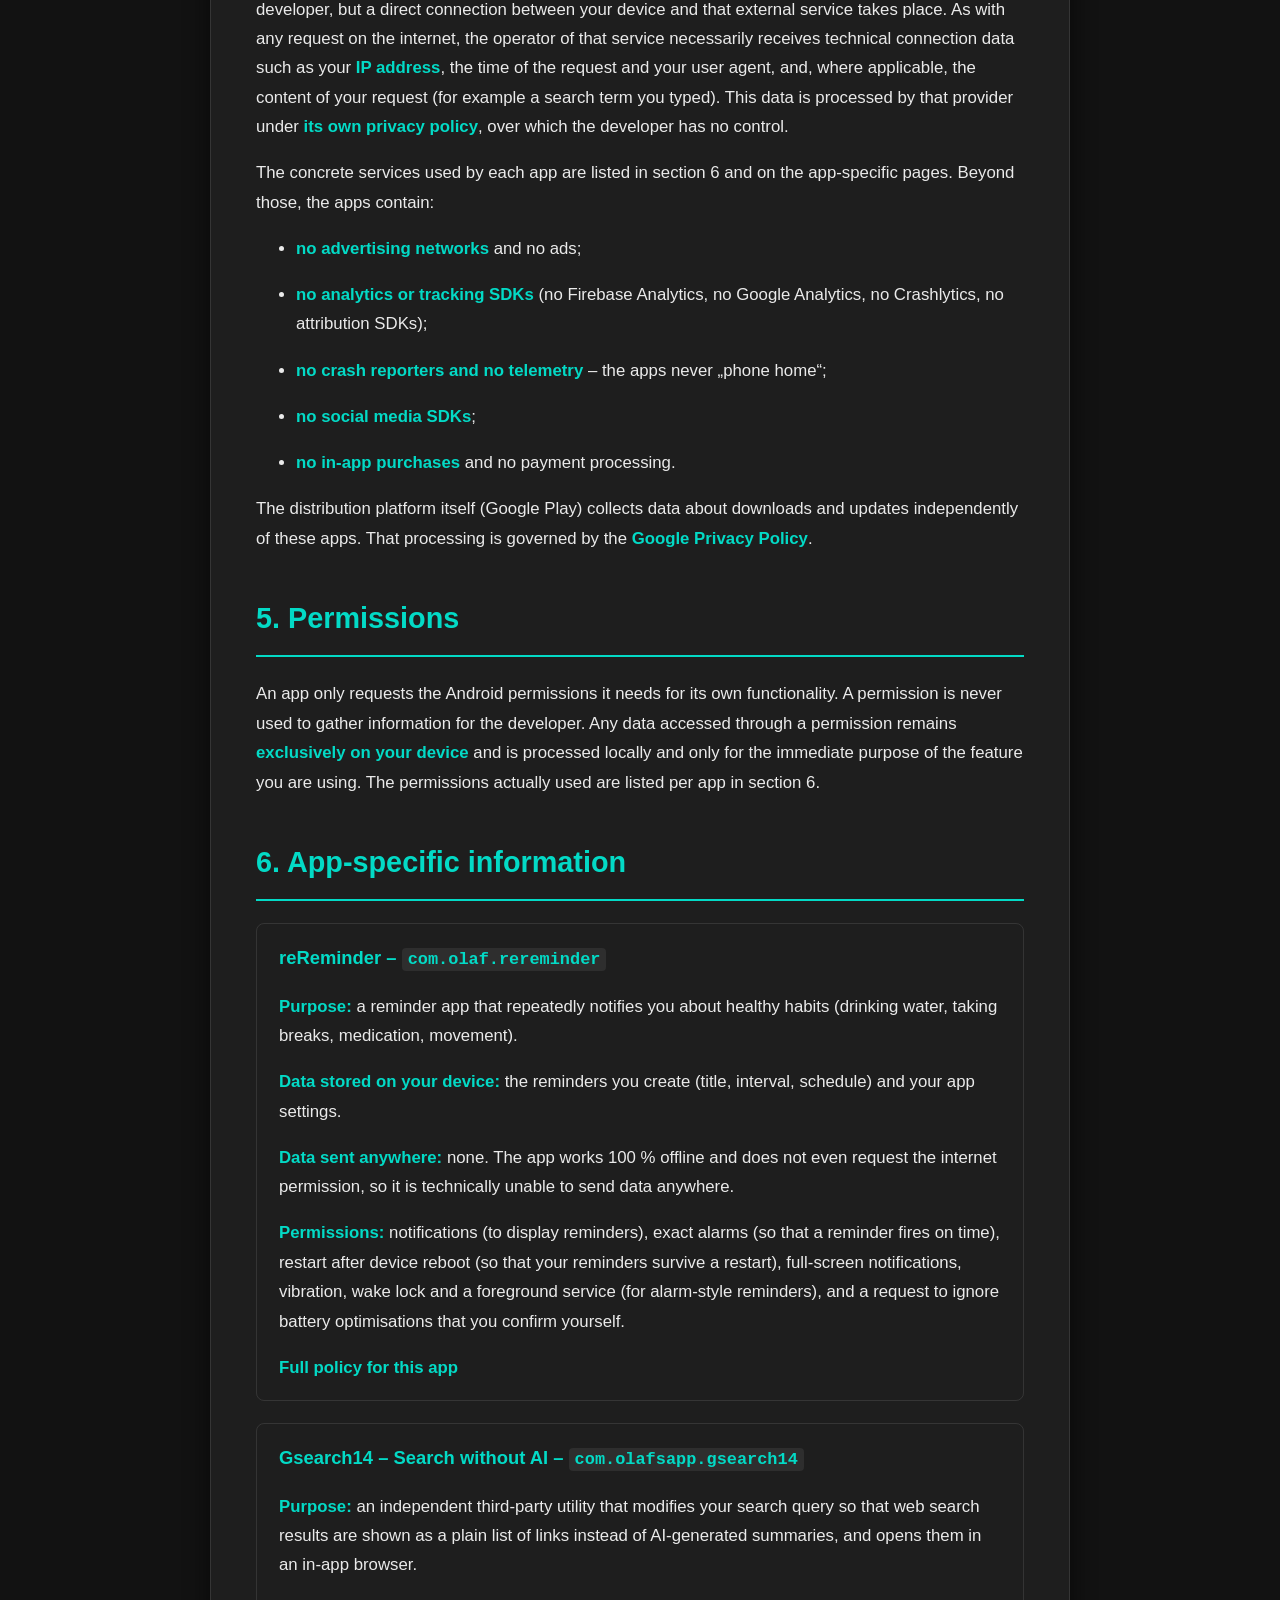
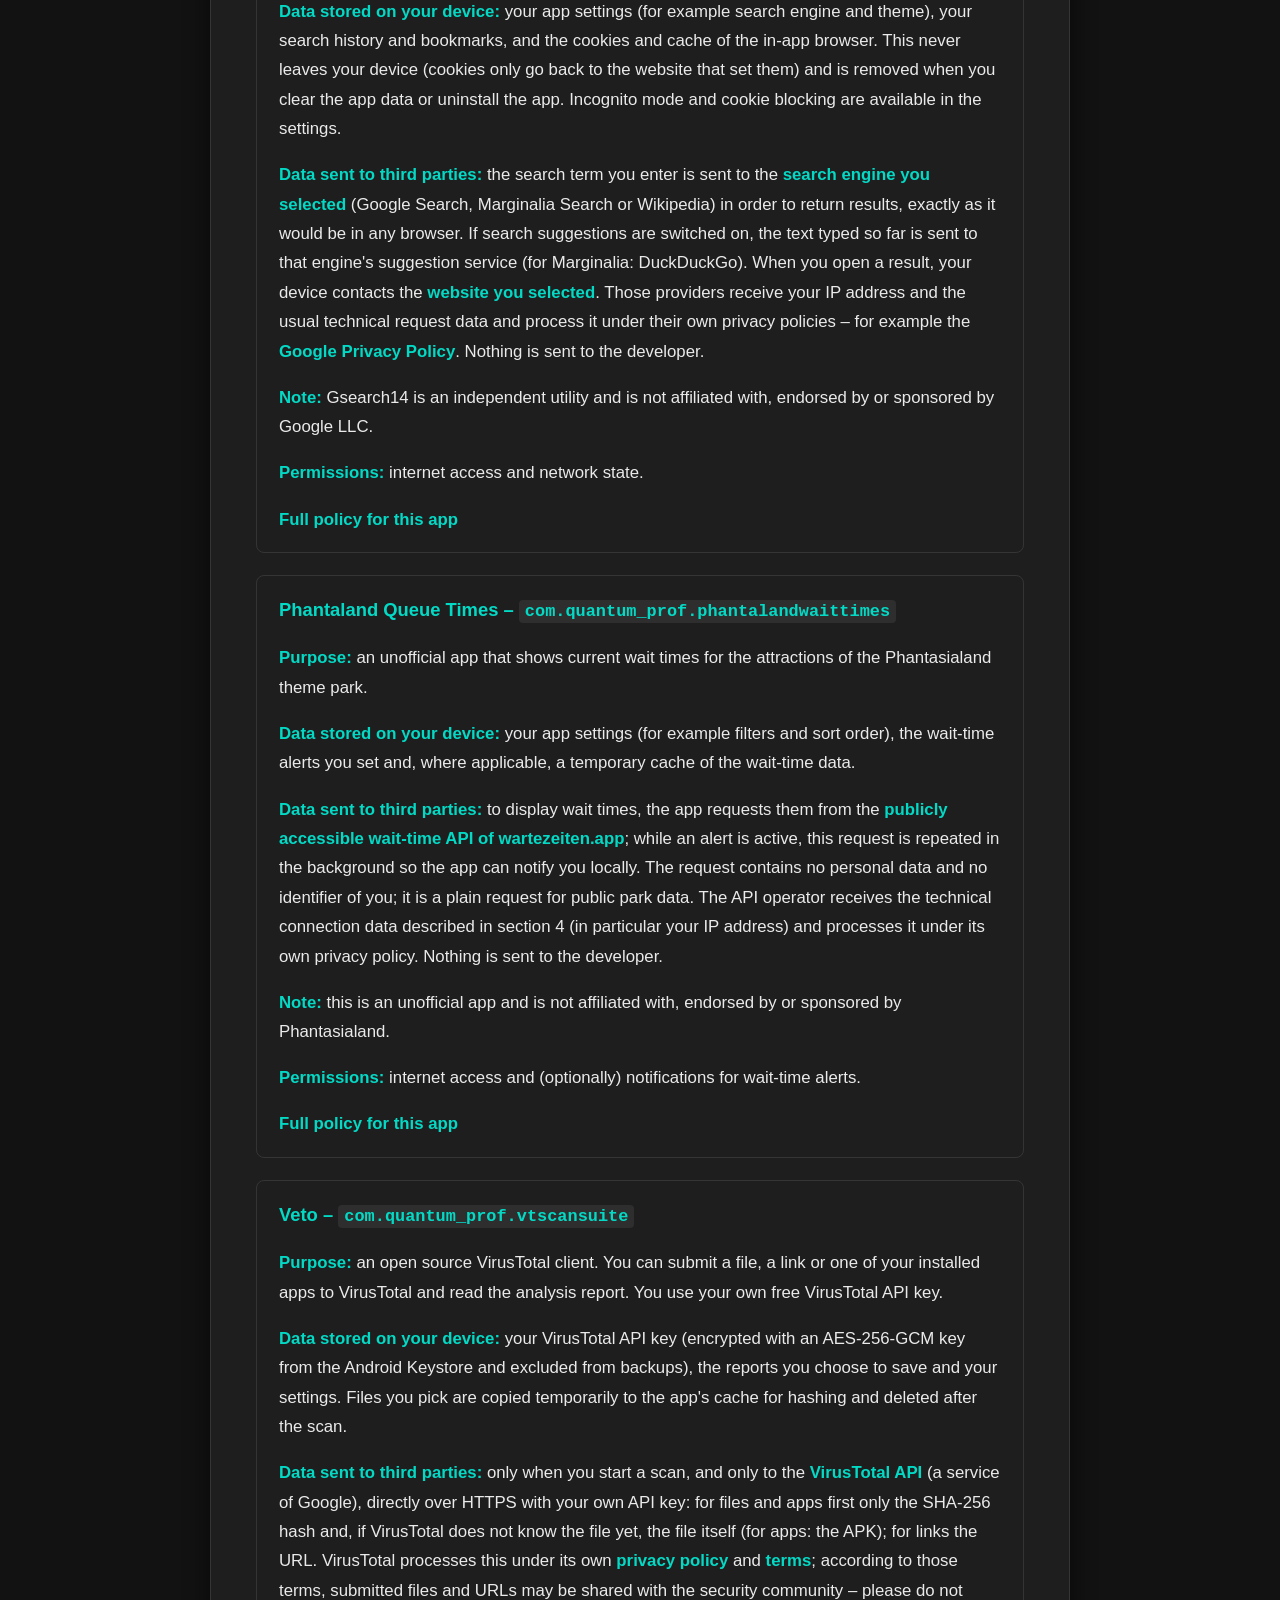
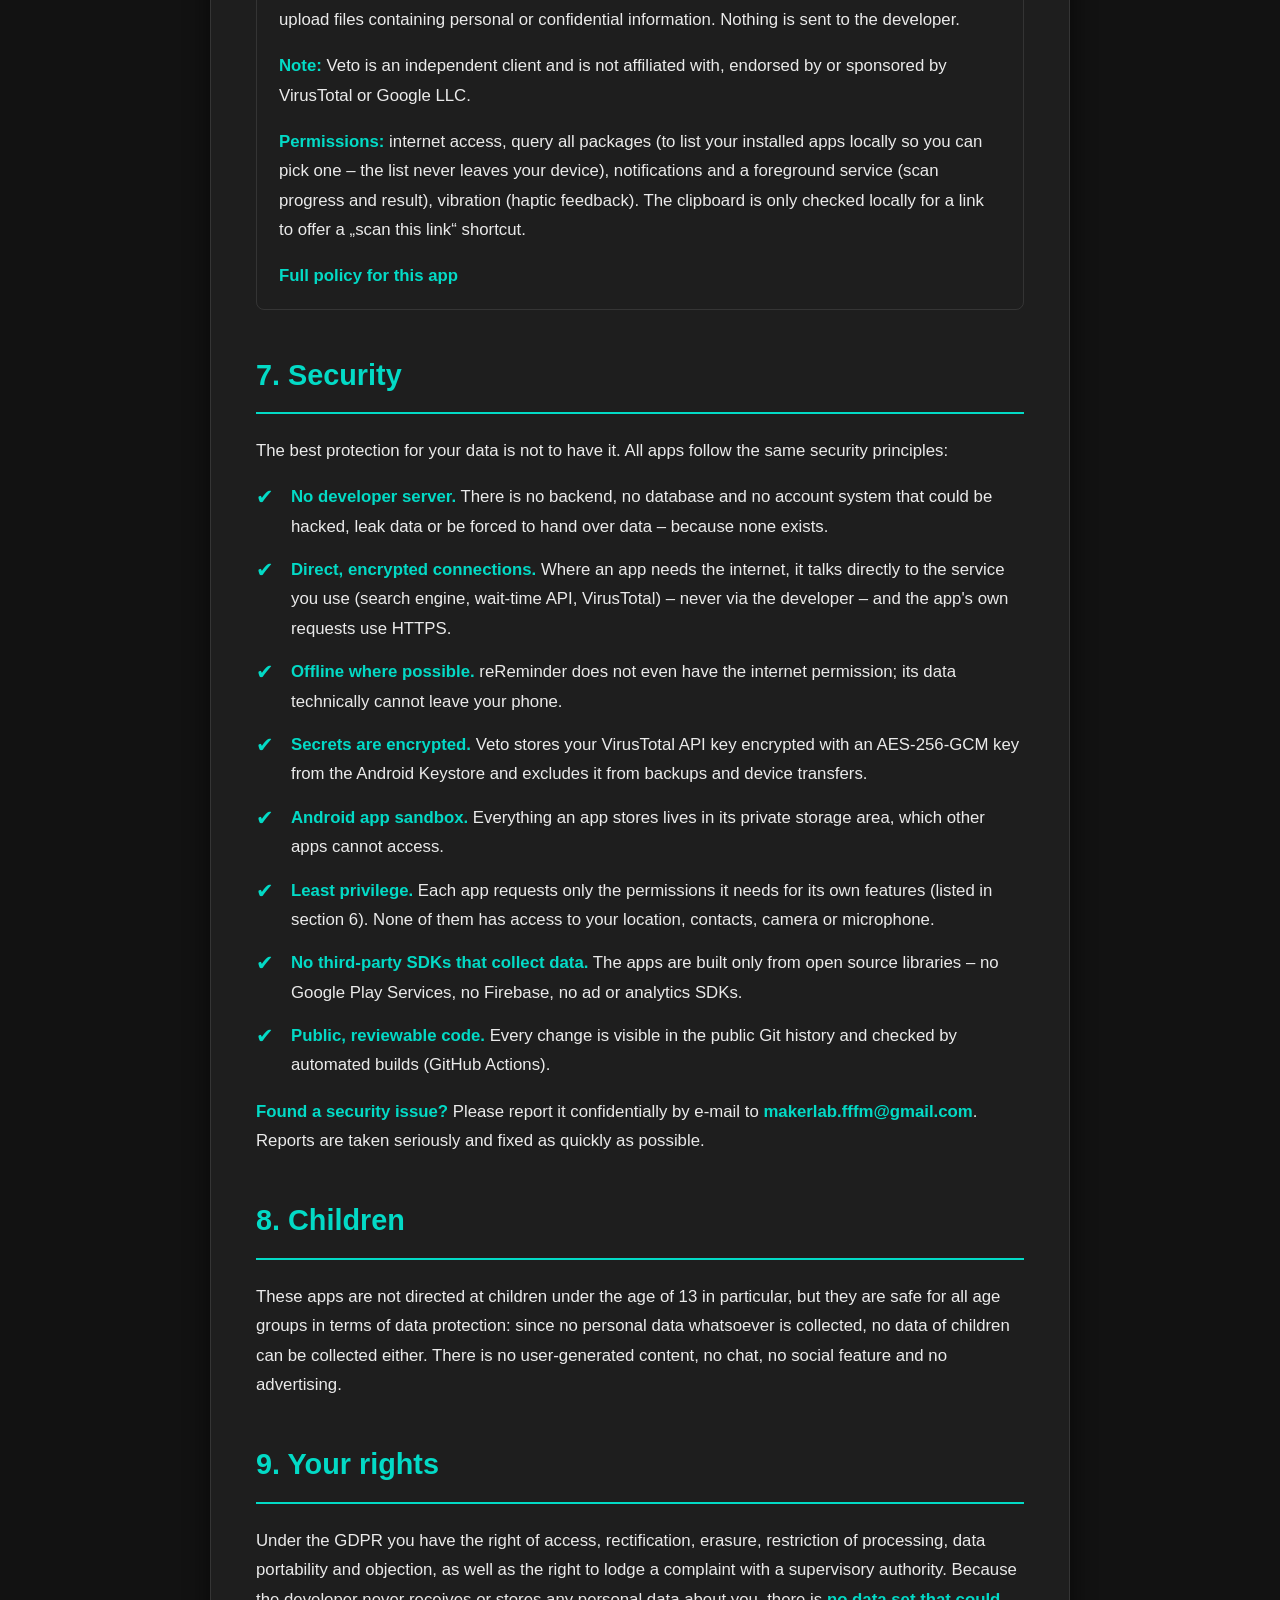
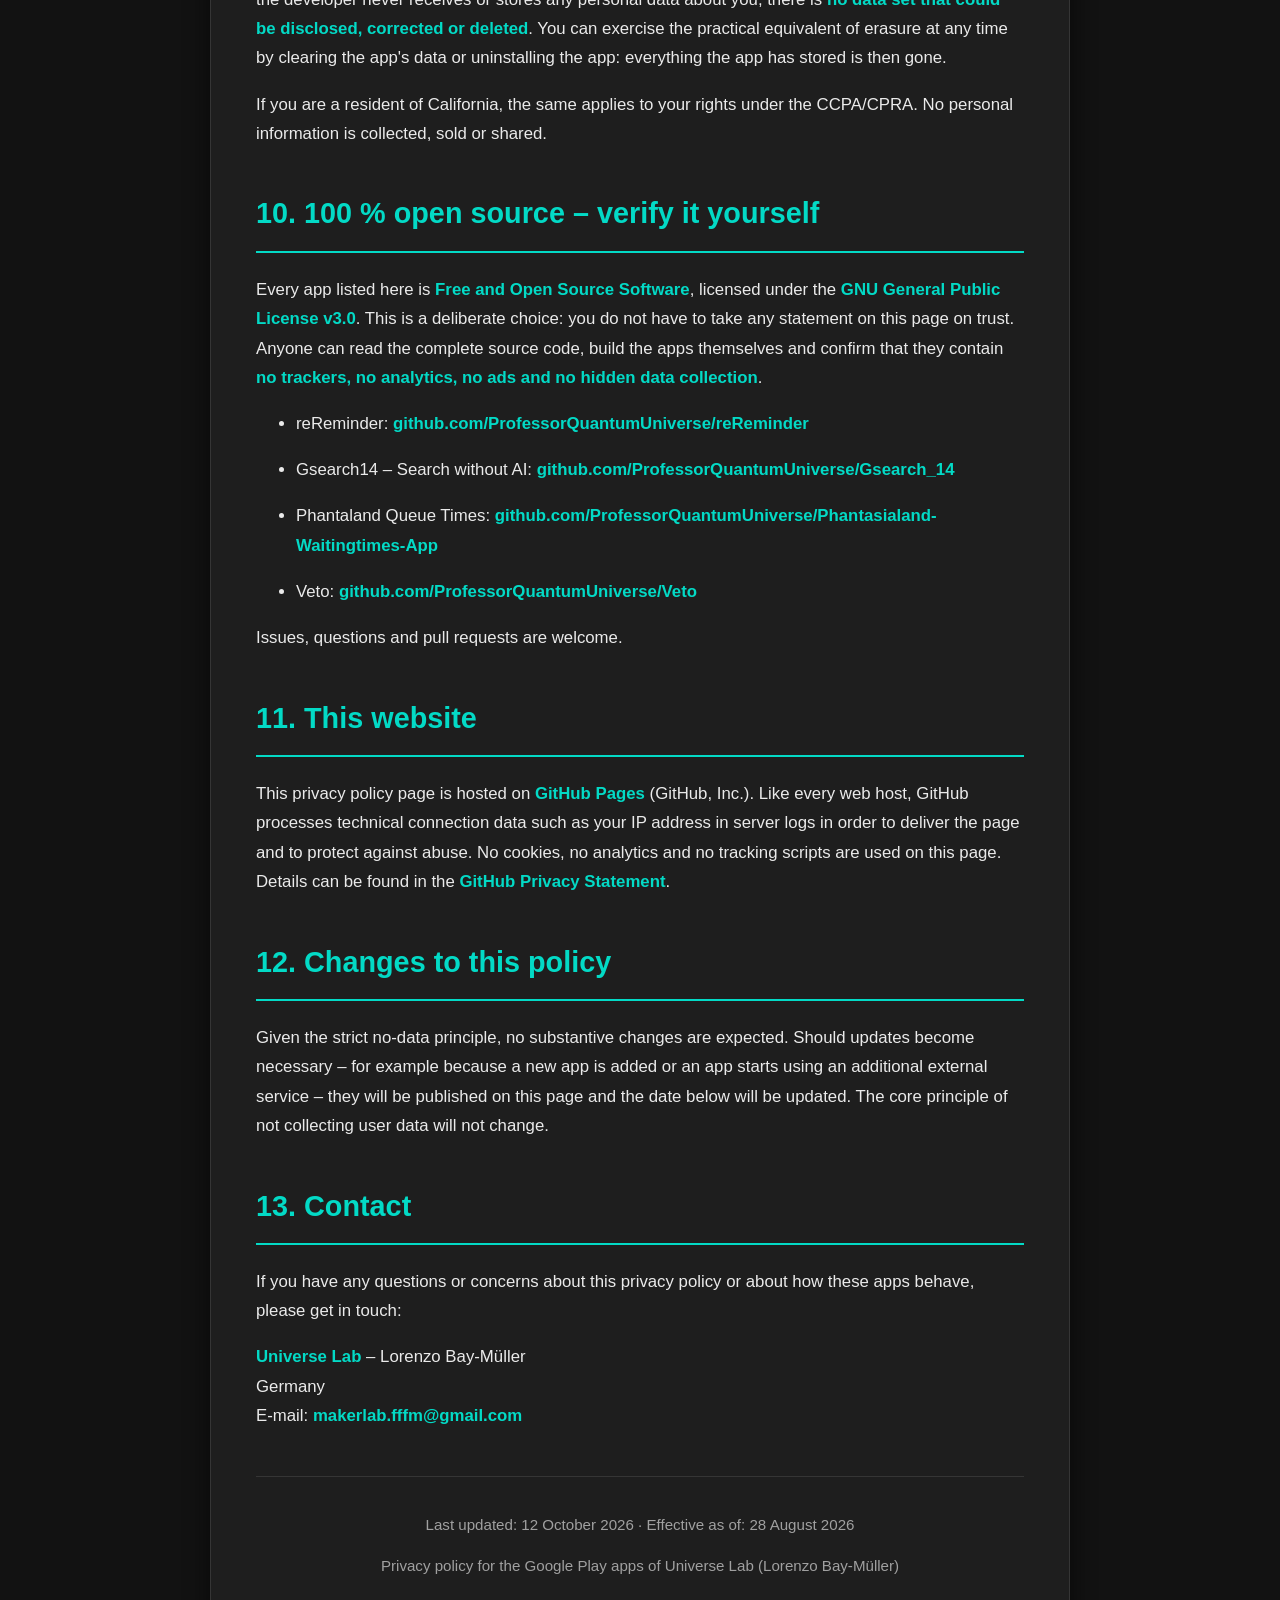
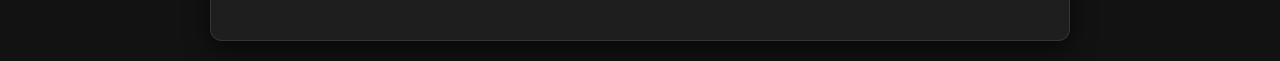
==== commit c8174df3: "Add Veto privacy policy and a security section on every page Add the new app Veto (com.quantum_prof." ====
--- a/index.html
+++ b/index.html
@@ -4,7 +4,7 @@
     <meta charset="UTF-8">
     <meta name="viewport" content="width=device-width, initial-scale=1.0">
     <title>Privacy Policy – Universe Lab (Lorenzo Bay-Müller) Android Apps</title>
-    <meta name="description" content="Official privacy policy for all Android apps published on Google Play by Universe Lab (Lorenzo Bay-Müller): reReminder, Gsearch14 – Search without AI and Phantaland Queue Times.">
+    <meta name="description" content="Official privacy policy for all Android apps published on Google Play by Universe Lab (Lorenzo Bay-Müller): reReminder, Gsearch14 – Search without AI, Phantaland Queue Times and Veto. 100% open source, no trackers, no ads.">
     <link rel="canonical" href="https://privacy.lorenzobaymueller.me/">
     <link rel="alternate" hreflang="de" href="https://privacy.lorenzobaymueller.me/de/">
     <link rel="alternate" hreflang="en" href="https://privacy.lorenzobaymueller.me/">
@@ -22,10 +22,17 @@
             <p><strong>Account holder / responsible entity as shown on Google Play:</strong> Theresa de Wet Bay Mueller, Germany</p>
             <p><strong>Developer and author of the apps:</strong> Lorenzo Bay-Müller (GitHub: <a href="https://github.com/ProfessorQuantumUniverse">@ProfessorQuantumUniverse</a>)</p>
             <p><strong>Google Play developer page:</strong> <a href="https://play.google.com/store/apps/dev?id=4730347811715684528">play.google.com/store/apps/dev?id=4730347811715684528</a></p>
-            <p><strong>Contact e-mail (support address of the Play listings):</strong> <a href="mailto:makerlab.fffm@gmail.com">makerlab.fffm@gmail.com</a></p>
+            <p><strong>Contact e-mail (support address of the Play listings):</strong> <a href="mailto:makerlab.fffm@gmail.com">makerlab.fffm@gmail.com</a> &ndash; the Veto listing uses the alias <a href="mailto:makerlab.fffm+google-play@gmail.com">makerlab.fffm+google-play@gmail.com</a>, which reaches the same mailbox.</p>
             <p><strong>Data controller under Art. 4(7) GDPR:</strong> Lorenzo Bay-Müller, acting as the private, non-commercial developer behind "Universe Lab". There is no company and no legal entity behind these apps – they are a hobby project.</p>
             <p><strong>This document is the privacy policy referenced in the Google Play Store listings of the apps named below.</strong></p>
         </div>
+
+        <ul class="pledge">
+            <li><strong>100&nbsp;% open source</strong>Every app is public under the GPL v3 &ndash; check it yourself.</li>
+            <li><strong>Zero trackers</strong>No analytics, no crash reporting, no telemetry, no tracking SDKs.</li>
+            <li><strong>Zero ads</strong>No advertising and no ad IDs &ndash; ever.</li>
+            <li><strong>No account, no server</strong>The developer receives nothing at all.</li>
+        </ul>
 
         <h2>1. Which apps this policy covers</h2>
         <p>
@@ -41,6 +48,7 @@
                         <th>App title on Google Play</th>
                         <th>Application ID (package name)</th>
                         <th>App-specific policy</th>
+                        <th>Source code</th>
                     </tr>
                 </thead>
                 <tbody>
@@ -48,16 +56,25 @@
                         <td>reReminder</td>
                         <td><code>com.olaf.rereminder</code></td>
                         <td><a href="/apps/rereminder/">Open</a></td>
+                        <td><a href="https://github.com/ProfessorQuantumUniverse/reReminder">GitHub</a></td>
                     </tr>
                     <tr>
                         <td>Gsearch14 – Search without AI</td>
                         <td><code>com.olafsapp.gsearch14</code></td>
                         <td><a href="/apps/gsearch14/">Open</a></td>
+                        <td><a href="https://github.com/ProfessorQuantumUniverse/Gsearch_14">GitHub</a></td>
                     </tr>
                     <tr>
                         <td>Phantaland Queue Times</td>
                         <td><code>com.quantum_prof.phantalandwaittimes</code></td>
                         <td><a href="/apps/phantaland-queue-times/">Open</a></td>
+                        <td><a href="https://github.com/ProfessorQuantumUniverse/Phantasialand-Waitingtimes-App">GitHub</a></td>
+                    </tr>
+                    <tr>
+                        <td>Veto</td>
+                        <td><code>com.quantum_prof.vtscansuite</code></td>
+                        <td><a href="/apps/veto/">Open</a></td>
+                        <td><a href="https://github.com/ProfessorQuantumUniverse/Veto">GitHub</a></td>
                     </tr>
                 </tbody>
             </table>
@@ -65,7 +82,8 @@
 
         <p>
             All of these apps are published under the developer name <strong>Universe Lab</strong> on Google Play and are
-            developed by <strong>Lorenzo Bay-Müller</strong> as free and open source software (FOSS). If a further app is
+            developed by <strong>Lorenzo Bay-Müller</strong> as <strong>100&nbsp;% free and open source software (FOSS)</strong>
+            under the GNU GPL v3. If a further app is
             published under the same developer account, it will be added to the table above and is covered by this policy
             from the moment it appears there.
         </p>
@@ -92,6 +110,7 @@
             <li>Your precise or approximate location.</li>
             <li>Your contacts, calendars, messages or call logs.</li>
             <li>Your photos, videos, audio or any files stored on your device.</li>
+            <li>The list of apps installed on your device, your clipboard or your search and scan history.</li>
             <li>Usage analytics, behavioural profiles, crash reports or telemetry of any kind.</li>
             <li>Payment or financial information – the apps contain no purchases and no subscriptions.</li>
         </ul>
@@ -102,8 +121,8 @@
 
         <h2>3. Data that stays on your device</h2>
         <p>
-            Some apps need to remember things in order to work at all – for example your reminders in reReminder or your
-            theme preference in Gsearch14. This information is stored <strong class="highlight">exclusively in the app's
+            Some apps need to remember things in order to work at all – for example your reminders in reReminder, your
+            search history in Gsearch14 or your encrypted VirusTotal API key and saved reports in Veto. This information is stored <strong class="highlight">exclusively in the app's
             private storage area on your own device</strong>, using standard Android mechanisms. It is:
         </p>
         <ul>
@@ -114,13 +133,15 @@
         </ul>
         <p>
             Under data protection law this locally stored content is not "processed" by the developer, because the
-            developer never has access to it.
+            developer never has access to it. If you have enabled Android's own device backup, Android may include app
+            data in <em>your</em> personal backup; this is controlled by you and your backup provider, not by the
+            developer. Veto explicitly excludes your API key from any backup.
         </p>
 
         <h2>4. Internet connections and third parties</h2>
         <p>
             Some apps must contact an external service to fulfil their core function – for example to retrieve live
-            wait times or to display search results. In that case no data is sent to the developer, but a direct
+            wait times, to display search results or to check a file with VirusTotal. In that case no data is sent to the developer, but a direct
             connection between your device and that external service takes place. As with any request on the internet,
             the operator of that service necessarily receives technical connection data such as your
             <strong>IP address</strong>, the time of the request and your user agent, and, where applicable, the content
@@ -134,6 +155,7 @@
         <ul>
             <li><strong>no advertising networks</strong> and no ads;</li>
             <li><strong>no analytics or tracking SDKs</strong> (no Firebase Analytics, no Google Analytics, no Crashlytics, no attribution SDKs);</li>
+            <li><strong>no crash reporters and no telemetry</strong> &ndash; the apps never &bdquo;phone home&ldquo;;</li>
             <li><strong>no social media SDKs</strong>;</li>
             <li><strong>no in-app purchases</strong> and no payment processing.</li>
         </ul>
@@ -157,39 +179,78 @@
             <h3>reReminder – <code>com.olaf.rereminder</code></h3>
             <p><strong>Purpose:</strong> a reminder app that repeatedly notifies you about healthy habits (drinking water, taking breaks, medication, movement).</p>
             <p><strong>Data stored on your device:</strong> the reminders you create (title, interval, schedule) and your app settings.</p>
-            <p><strong>Data sent anywhere:</strong> none. The app works offline and does not need an internet connection for its core function.</p>
-            <p><strong>Typical permissions:</strong> notifications (to display reminders), scheduling of exact alarms (so that a reminder fires on time), and restart after device reboot (so that your reminders survive a restart).</p>
+            <p><strong>Data sent anywhere:</strong> none. The app works 100&nbsp;% offline and does not even request the internet permission, so it is technically unable to send data anywhere.</p>
+            <p><strong>Permissions:</strong> notifications (to display reminders), exact alarms (so that a reminder fires on time), restart after device reboot (so that your reminders survive a restart), full-screen notifications, vibration, wake lock and a foreground service (for alarm-style reminders), and a request to ignore battery optimisations that you confirm yourself.</p>
             <p><a href="/apps/rereminder/">Full policy for this app</a></p>
         </div>
 
         <div class="app-block">
             <h3>Gsearch14 – Search without AI – <code>com.olafsapp.gsearch14</code></h3>
             <p><strong>Purpose:</strong> an independent third-party utility that modifies your search query so that web search results are shown as a plain list of links instead of AI-generated summaries, and opens them in an in-app browser.</p>
-            <p><strong>Data stored on your device:</strong> your app settings (for example theme) and, if the app offers this, your local search history. This never leaves your device and is removed when you clear the app data or uninstall the app.</p>
-            <p><strong>Data sent to third parties:</strong> the search term you enter is sent to the <strong>search engine</strong> (Google Search) in order to return results, exactly as it would be in any browser. When you open a result, your device contacts the <strong>website you selected</strong>. Those providers receive your IP address and the usual technical request data and process it under their own privacy policies – see the <a href="https://policies.google.com/privacy">Google Privacy Policy</a> for Google Search. Nothing is sent to the developer.</p>
+            <p><strong>Data stored on your device:</strong> your app settings (for example search engine and theme), your search history and bookmarks, and the cookies and cache of the in-app browser. This never leaves your device (cookies only go back to the website that set them) and is removed when you clear the app data or uninstall the app. Incognito mode and cookie blocking are available in the settings.</p>
+            <p><strong>Data sent to third parties:</strong> the search term you enter is sent to the <strong>search engine you selected</strong> (Google Search, Marginalia Search or Wikipedia) in order to return results, exactly as it would be in any browser. If search suggestions are switched on, the text typed so far is sent to that engine's suggestion service (for Marginalia: DuckDuckGo). When you open a result, your device contacts the <strong>website you selected</strong>. Those providers receive your IP address and the usual technical request data and process it under their own privacy policies – for example the <a href="https://policies.google.com/privacy">Google Privacy Policy</a>. Nothing is sent to the developer.</p>
             <p><strong>Note:</strong> Gsearch14 is an independent utility and is not affiliated with, endorsed by or sponsored by Google LLC.</p>
-            <p><strong>Typical permissions:</strong> internet access.</p>
+            <p><strong>Permissions:</strong> internet access and network state.</p>
             <p><a href="/apps/gsearch14/">Full policy for this app</a></p>
         </div>
 
         <div class="app-block">
             <h3>Phantaland Queue Times – <code>com.quantum_prof.phantalandwaittimes</code></h3>
             <p><strong>Purpose:</strong> an unofficial app that shows current wait times for the attractions of the Phantasialand theme park.</p>
-            <p><strong>Data stored on your device:</strong> your app settings (for example filters and sort order) and, where applicable, a temporary cache of the wait-time data.</p>
-            <p><strong>Data sent to third parties:</strong> to display wait times, the app requests them from a <strong>publicly accessible third-party wait-time API</strong>. The request contains no personal data and no identifier of you; it is a plain request for public park data. The API operator receives the technical connection data described in section 4 (in particular your IP address) and processes it under its own privacy policy. Nothing is sent to the developer.</p>
+            <p><strong>Data stored on your device:</strong> your app settings (for example filters and sort order), the wait-time alerts you set and, where applicable, a temporary cache of the wait-time data.</p>
+            <p><strong>Data sent to third parties:</strong> to display wait times, the app requests them from the <strong>publicly accessible wait-time API of <a href="https://www.wartezeiten.app/">wartezeiten.app</a></strong>; while an alert is active, this request is repeated in the background so the app can notify you locally. The request contains no personal data and no identifier of you; it is a plain request for public park data. The API operator receives the technical connection data described in section 4 (in particular your IP address) and processes it under its own privacy policy. Nothing is sent to the developer.</p>
             <p><strong>Note:</strong> this is an unofficial app and is not affiliated with, endorsed by or sponsored by Phantasialand.</p>
-            <p><strong>Typical permissions:</strong> internet access.</p>
+            <p><strong>Permissions:</strong> internet access and (optionally) notifications for wait-time alerts.</p>
             <p><a href="/apps/phantaland-queue-times/">Full policy for this app</a></p>
         </div>
 
-        <h2>7. Children</h2>
+        <div class="app-block">
+            <h3>Veto – <code>com.quantum_prof.vtscansuite</code></h3>
+            <p><strong>Purpose:</strong> an open source VirusTotal client. You can submit a file, a link or one of your installed apps to VirusTotal and read the analysis report. You use your own free VirusTotal API key.</p>
+            <p><strong>Data stored on your device:</strong> your VirusTotal API key (encrypted with an AES-256-GCM key from the Android Keystore and excluded from backups), the reports you choose to save and your settings. Files you pick are copied temporarily to the app's cache for hashing and deleted after the scan.</p>
+            <p><strong>Data sent to third parties:</strong> only when you start a scan, and only to the <strong>VirusTotal API</strong> (a service of Google), directly over HTTPS with your own API key: for files and apps first only the SHA-256 hash and, if VirusTotal does not know the file yet, the file itself (for apps: the APK); for links the URL. VirusTotal processes this under its own <a href="https://docs.virustotal.com/docs/privacy-policy">privacy policy</a> and <a href="https://docs.virustotal.com/docs/terms-of-service">terms</a>; according to those terms, submitted files and URLs may be shared with the security community – please do not upload files containing personal or confidential information. Nothing is sent to the developer.</p>
+            <p><strong>Note:</strong> Veto is an independent client and is not affiliated with, endorsed by or sponsored by VirusTotal or Google LLC.</p>
+            <p><strong>Permissions:</strong> internet access, query all packages (to list your installed apps locally so you can pick one – the list never leaves your device), notifications and a foreground service (scan progress and result), vibration (haptic feedback). The clipboard is only checked locally for a link to offer a &bdquo;scan this link&ldquo; shortcut.</p>
+            <p><a href="/apps/veto/">Full policy for this app</a></p>
+        </div>
+
+        <h2>7. Security</h2>
+        <p>
+            The best protection for your data is not to have it. All apps follow the same security principles:
+        </p>
+        <ul class="check-list">
+            <li><strong>No developer server.</strong> There is no backend, no database and no account system that could
+                be hacked, leak data or be forced to hand over data &ndash; because none exists.</li>
+            <li><strong>Direct, encrypted connections.</strong> Where an app needs the internet, it talks directly to the
+                service you use (search engine, wait-time API, VirusTotal) &ndash; never via the developer &ndash; and the
+                app's own requests use HTTPS.</li>
+            <li><strong>Offline where possible.</strong> reReminder does not even have the internet permission; its data
+                technically cannot leave your phone.</li>
+            <li><strong>Secrets are encrypted.</strong> Veto stores your VirusTotal API key encrypted with an AES-256-GCM
+                key from the Android Keystore and excludes it from backups and device transfers.</li>
+            <li><strong>Android app sandbox.</strong> Everything an app stores lives in its private storage area, which
+                other apps cannot access.</li>
+            <li><strong>Least privilege.</strong> Each app requests only the permissions it needs for its own features
+                (listed in section 6). None of them has access to your location, contacts, camera or microphone.</li>
+            <li><strong>No third-party SDKs that collect data.</strong> The apps are built only from open source libraries
+                &ndash; no Google Play Services, no Firebase, no ad or analytics SDKs.</li>
+            <li><strong>Public, reviewable code.</strong> Every change is visible in the public Git history and checked by
+                automated builds (GitHub Actions).</li>
+        </ul>
+        <p>
+            <strong>Found a security issue?</strong> Please report it confidentially by e-mail to
+            <a href="mailto:makerlab.fffm@gmail.com">makerlab.fffm@gmail.com</a>. Reports are taken seriously and fixed
+            as quickly as possible.
+        </p>
+
+        <h2>8. Children</h2>
         <p>
             These apps are not directed at children under the age of 13 in particular, but they are safe for all age
             groups in terms of data protection: since no personal data whatsoever is collected, no data of children can
             be collected either. There is no user-generated content, no chat, no social feature and no advertising.
         </p>
 
-        <h2>8. Your rights</h2>
+        <h2>9. Your rights</h2>
         <p>
             Under the GDPR you have the right of access, rectification, erasure, restriction of processing, data
             portability and objection, as well as the right to lodge a complaint with a supervisory authority. Because
@@ -202,15 +263,23 @@
             information is collected, sold or shared.
         </p>
 
-        <h2>9. Open source transparency (FOSS)</h2>
-        <p>
-            These apps are Free and Open Source Software. You do not have to take these claims on trust – you can
-            inspect the source code and verify for yourself that there are no hidden trackers or data collection
-            mechanisms. The source code is available at
-            <a href="https://github.com/ProfessorQuantumUniverse">github.com/ProfessorQuantumUniverse</a>.
-        </p>
-
-        <h2>10. This website</h2>
+        <h2>10. 100&nbsp;% open source &ndash; verify it yourself</h2>
+        <p>
+            Every app listed here is <strong>Free and Open Source Software</strong>, licensed under the
+            <strong>GNU General Public License v3.0</strong>. This is a deliberate choice: you do not have to take any
+            statement on this page on trust. Anyone can read the complete source code, build the apps themselves and
+            confirm that they contain <strong class="highlight">no trackers, no analytics, no ads and no hidden data
+            collection</strong>.
+        </p>
+        <ul>
+            <li>reReminder: <a href="https://github.com/ProfessorQuantumUniverse/reReminder">github.com/ProfessorQuantumUniverse/reReminder</a></li>
+            <li>Gsearch14 – Search without AI: <a href="https://github.com/ProfessorQuantumUniverse/Gsearch_14">github.com/ProfessorQuantumUniverse/Gsearch_14</a></li>
+            <li>Phantaland Queue Times: <a href="https://github.com/ProfessorQuantumUniverse/Phantasialand-Waitingtimes-App">github.com/ProfessorQuantumUniverse/Phantasialand-Waitingtimes-App</a></li>
+            <li>Veto: <a href="https://github.com/ProfessorQuantumUniverse/Veto">github.com/ProfessorQuantumUniverse/Veto</a></li>
+        </ul>
+        <p>Issues, questions and pull requests are welcome.</p>
+
+        <h2>11. This website</h2>
         <p>
             This privacy policy page is hosted on <strong>GitHub Pages</strong> (GitHub, Inc.). Like every web host,
             GitHub processes technical connection data such as your IP address in server logs in order to deliver the
@@ -219,7 +288,7 @@
             <a href="https://docs.github.com/en/site-policy/privacy-policies/github-general-privacy-statement">GitHub Privacy Statement</a>.
         </p>
 
-        <h2>11. Changes to this policy</h2>
+        <h2>12. Changes to this policy</h2>
         <p>
             Given the strict no-data principle, no substantive changes are expected. Should updates become necessary –
             for example because a new app is added or an app starts using an additional external service – they will be
@@ -227,7 +296,7 @@
             will not change.
         </p>
 
-        <h2>12. Contact</h2>
+        <h2>13. Contact</h2>
         <p>
             If you have any questions or concerns about this privacy policy or about how these apps behave, please get
             in touch:
@@ -239,7 +308,7 @@
         </p>
 
         <div class="footer">
-            <p>Last updated: 28 August 2026 · Effective as of: 28 August 2026</p>
+            <p>Last updated: 12 October 2026 · Effective as of: 28 August 2026</p>
             <p>Privacy policy for the Google Play apps of Universe Lab (Lorenzo Bay-Müller)</p>
         </div>
     </div>
--- a/assets/style.css
+++ b/assets/style.css
@@ -39,7 +39,7 @@
     margin-bottom: 22px;
 }
 
-h1 { font-size: clamp(1.9em, 6vw, 2.5em); font-weight: 700; text-align: center; margin-top: 0; }
+h1 { font-size: clamp(1.9em, 6vw, 2.5em); font-weight: 700; text-align: center; margin-top: 0; hyphens: auto; overflow-wrap: break-word; }
 h2 { font-size: clamp(1.35em, 4.5vw, 1.8em); }
 h3 { font-size: 1.15em; color: var(--text-color); margin-bottom: 6px; }
 
@@ -113,7 +113,10 @@
     padding: 2px 6px;
     border-radius: 4px;
     font-size: 0.92em;
-}
+    overflow-wrap: anywhere;
+}
+
+td code { overflow-wrap: normal; }
 
 .no-data-list { list-style: none; padding-left: 0; }
 
@@ -143,6 +146,57 @@
 .app-block h3 { margin-top: 0; color: var(--primary-color); }
 .app-block p:last-child { margin-bottom: 0; }
 
+.pledge {
+    display: grid;
+    grid-template-columns: repeat(auto-fit, minmax(170px, 1fr));
+    gap: 12px;
+    margin: 0 0 28px;
+    padding: 0;
+    list-style: none;
+}
+
+.pledge li {
+    margin: 0;
+    padding: 14px 16px;
+    border: 1px solid rgba(3, 218, 198, 0.35);
+    border-radius: 10px;
+    background-color: rgba(3, 218, 198, 0.06);
+    font-size: 0.98em;
+    line-height: 1.45;
+}
+
+.pledge li strong { display: block; font-size: 1.08em; margin-bottom: 2px; }
+
+.check-list { list-style: none; padding-left: 0; }
+
+.check-list li {
+    position: relative;
+    padding-left: 35px;
+    margin-bottom: 14px;
+}
+
+.check-list li::before {
+    content: '\2714';
+    position: absolute;
+    left: 0;
+    top: 0;
+    color: var(--primary-color);
+    font-size: 1.25em;
+    line-height: 1.4;
+}
+
+.warning {
+    border: 1px solid rgba(255, 193, 7, 0.45);
+    border-left: 4px solid #FFC107;
+    background-color: rgba(255, 193, 7, 0.08);
+    border-radius: 8px;
+    padding: 14px 18px;
+    margin-bottom: 1.2em;
+}
+
+.warning p:first-child { margin-top: 0; }
+.warning p:last-child { margin-bottom: 0; }
+
 .footer {
     margin-top: 45px;
     padding-top: 20px;
